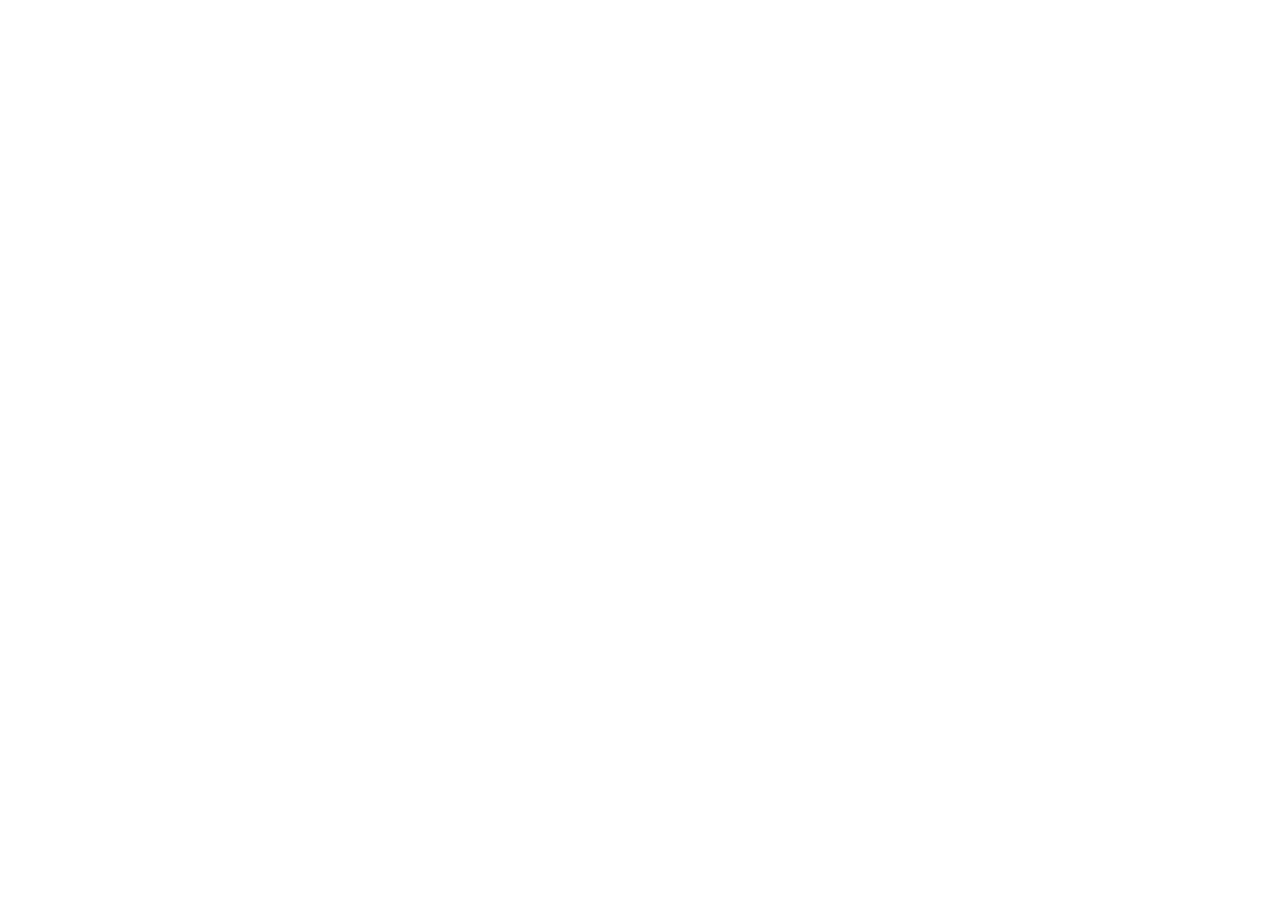
==== index.html @ 17db98ea "chore: initial commit Co-Authored-By: Claude Opus 5.5 <noreply@anthropic.com>" ====
<!doctype html>
<html lang="en">
<head>
<meta charset="utf-8">
<meta http-equiv="refresh" content="0; url=https://github.com/yehshune">
<title>yehshune</title>
</head>
<body><a href="https://github.com/yehshune">github.com/yehshune</a></body>
</html>
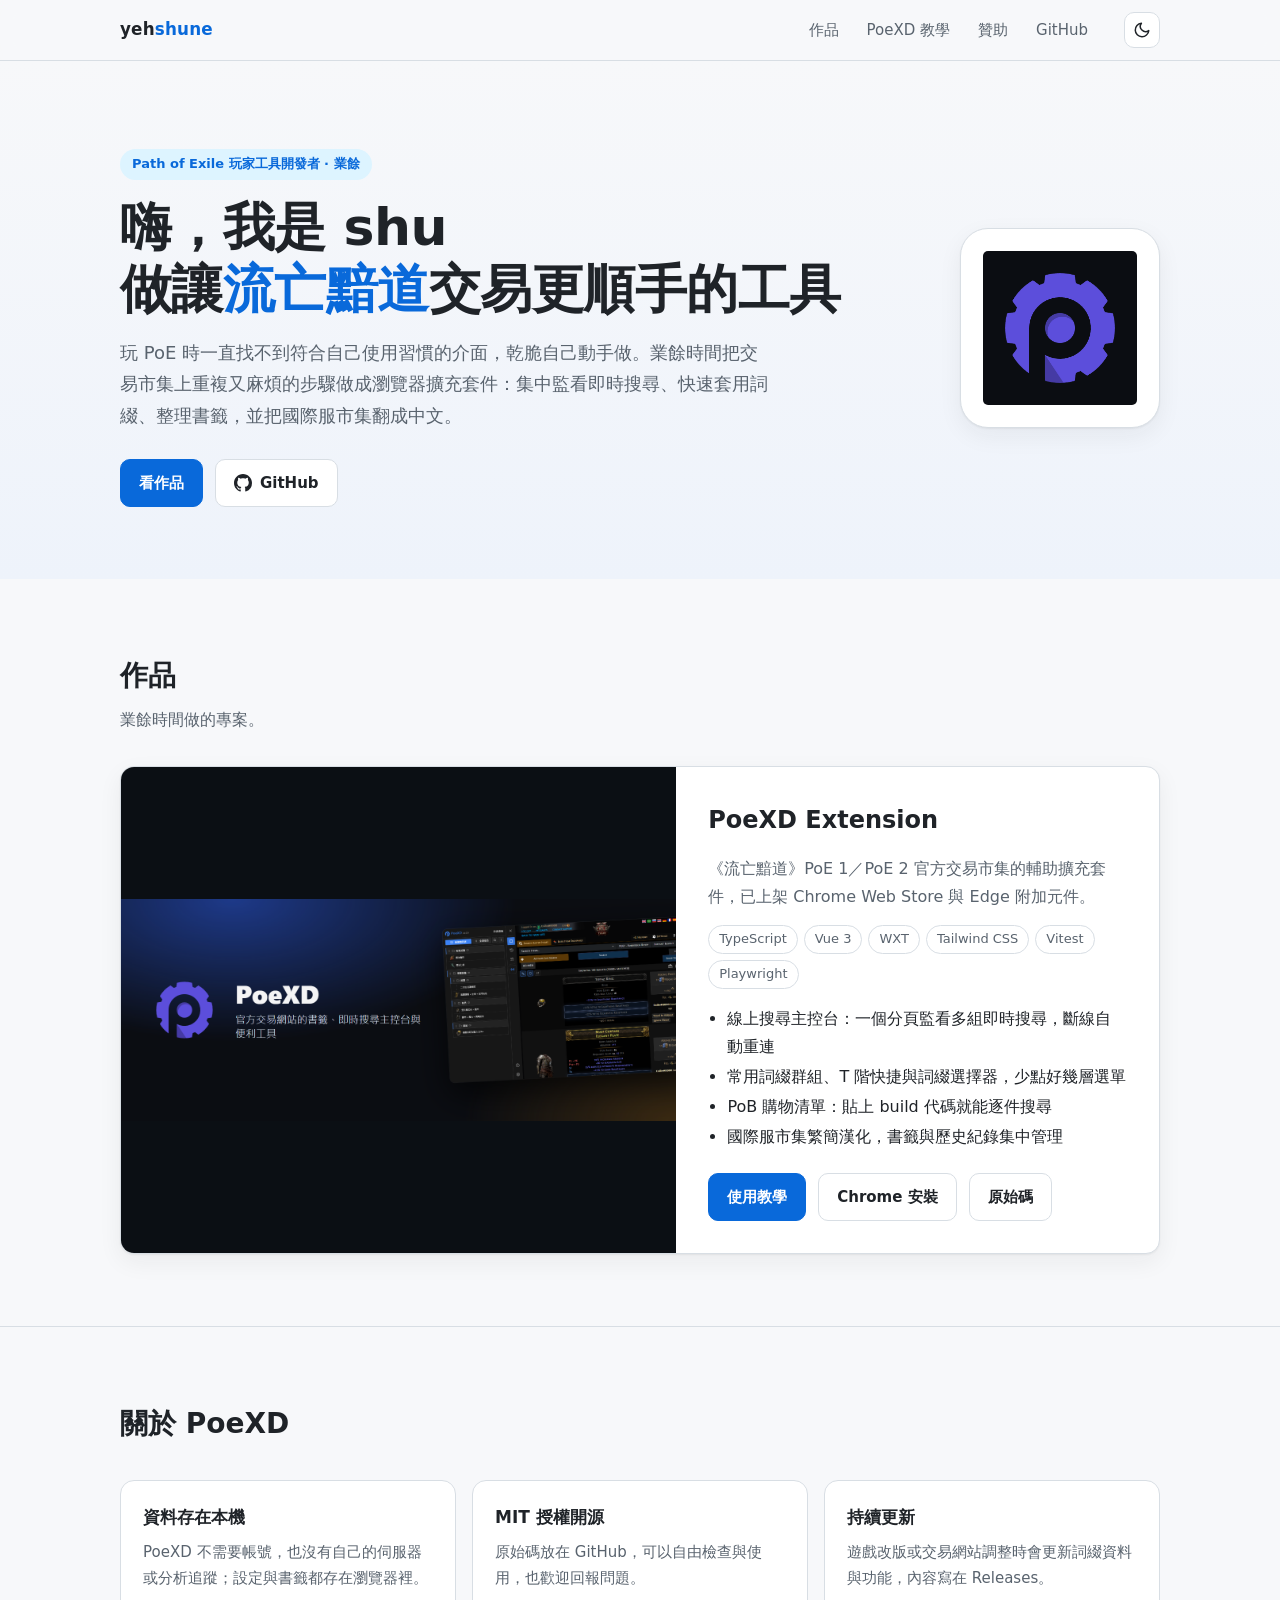
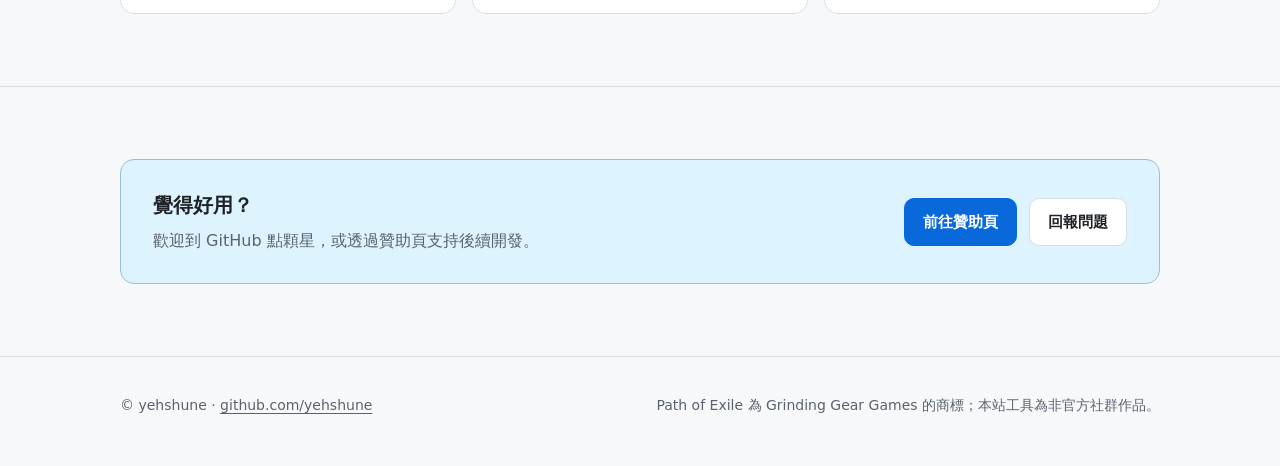
==== commit f8a0ba94: "feat: turn the redirect into a portfolio with a PoeXD guide - Home page introduces shu and showcases" ====
--- a/index.html
+++ b/index.html
@@ -1,9 +1,131 @@
 <!doctype html>
-<html lang="en">
+<html lang="zh-Hant-TW">
 <head>
 <meta charset="utf-8">
-<meta http-equiv="refresh" content="0; url=https://github.com/yehshune">
+<meta name="viewport" content="width=device-width, initial-scale=1">
 <title>yehshune</title>
+<meta name="description" content="shu（yehshune）的作品集：PoeXD Extension 等《流亡黯道》Path of Exile 玩家工具與使用教學。">
+<meta property="og:title" content="yehshune">
+<meta property="og:description" content="《流亡黯道》Path of Exile 玩家工具與使用教學。">
+<meta property="og:image" content="https://yehshune.github.io/assets/poexd/promo-marquee-1400x560.png">
+<link rel="icon" href="assets/poexd/logo-300x300.png">
+<link rel="stylesheet" href="assets/site.css">
+<script src="assets/theme.js"></script>
 </head>
-<body><a href="https://github.com/yehshune">github.com/yehshune</a></body>
+<body>
+<nav class="nav" aria-label="主要導覽">
+  <div class="wrap">
+    <a class="brand" href="./">yeh<span>shune</span></a>
+    <ul>
+      <li><a class="link" href="#works">作品</a></li>
+      <li><a class="link" href="poexd/">PoeXD 教學</a></li>
+      <li class="hide-sm"><a class="link" href="support/">贊助</a></li>
+      <li class="hide-sm"><a class="link" href="https://github.com/yehshune">GitHub</a></li>
+    </ul>
+    <button type="button" class="theme-toggle" data-theme-toggle aria-label="切換主題">
+      <svg class="moon" viewBox="0 0 24 24" fill="none" stroke="currentColor" stroke-width="2" stroke-linecap="round" stroke-linejoin="round" aria-hidden="true"><path d="M21 12.79A9 9 0 1 1 11.21 3 7 7 0 0 0 21 12.79z"/></svg>
+      <svg class="sun" viewBox="0 0 24 24" fill="none" stroke="currentColor" stroke-width="2" stroke-linecap="round" stroke-linejoin="round" aria-hidden="true"><circle cx="12" cy="12" r="4"/><path d="M12 2v2M12 20v2M4.93 4.93l1.41 1.41M17.66 17.66l1.41 1.41M2 12h2M20 12h2M4.93 19.07l1.41-1.41M17.66 6.34l1.41-1.41"/></svg>
+    </button>
+  </div>
+</nav>
+
+<header class="hero">
+  <div class="wrap">
+    <div>
+      <span class="eyebrow">Path of Exile 玩家工具開發者 · 業餘</span>
+      <h1>嗨，我是 shu<br>做讓<em>流亡黯道</em>交易更順手的工具</h1>
+      <p class="lead">玩 PoE 時一直找不到符合自己使用習慣的介面，乾脆自己動手做。業餘時間把交易市集上重複又麻煩的步驟做成瀏覽器擴充套件：集中監看即時搜尋、快速套用詞綴、整理書籤，並把國際服市集翻成中文。</p>
+      <div class="actions">
+        <a class="btn primary" href="#works">看作品</a>
+        <a class="btn" href="https://github.com/yehshune">
+          <svg viewBox="0 0 16 16" fill="currentColor" aria-hidden="true"><path d="M8 0C3.58 0 0 3.58 0 8c0 3.54 2.29 6.53 5.47 7.59.4.07.55-.17.55-.38 0-.19-.01-.82-.01-1.49-2.01.37-2.53-.49-2.69-.94-.09-.23-.48-.94-.82-1.13-.28-.15-.68-.52-.01-.53.63-.01 1.08.58 1.23.82.72 1.21 1.87.87 2.33.66.07-.52.28-.87.51-1.07-1.78-.2-3.64-.89-3.64-3.95 0-.87.31-1.59.82-2.15-.08-.2-.36-1.02.08-2.12 0 0 .67-.21 2.2.82.64-.18 1.32-.27 2-.27.68 0 1.36.09 2 .27 1.53-1.04 2.2-.82 2.2-.82.44 1.1.16 1.92.08 2.12.51.56.82 1.27.82 2.15 0 3.07-1.87 3.75-3.65 3.95.29.25.54.73.54 1.48 0 1.07-.01 1.93-.01 2.2 0 .21.15.46.55.38A8.013 8.013 0 0016 8c0-4.42-3.58-8-8-8z"/></svg>
+          GitHub
+        </a>
+      </div>
+    </div>
+    <img class="avatar" src="assets/poexd/logo-300x300.png" width="300" height="300" alt="PoeXD 標誌">
+  </div>
+</header>
+
+<main>
+  <section class="block" id="works">
+    <div class="wrap">
+      <div class="section-head reveal">
+        <h2>作品</h2>
+        <p>業餘時間做的專案。</p>
+      </div>
+
+      <article class="project reveal">
+        <div class="media">
+          <img src="assets/poexd/promo-marquee-1400x560.png" width="1400" height="560" alt="PoeXD Extension 宣傳圖：Path of Exile 官方交易市集輔助擴充套件">
+        </div>
+        <div class="body">
+          <h3>PoeXD Extension</h3>
+          <p>《流亡黯道》PoE 1／PoE 2 官方交易市集的輔助擴充套件，已上架 Chrome Web Store 與 Edge 附加元件。</p>
+          <ul class="tags" aria-label="技術">
+            <li>TypeScript</li><li>Vue 3</li><li>WXT</li><li>Tailwind CSS</li><li>Vitest</li><li>Playwright</li>
+          </ul>
+          <ul class="points">
+            <li>線上搜尋主控台：一個分頁監看多組即時搜尋，斷線自動重連</li>
+            <li>常用詞綴群組、T 階快捷與詞綴選擇器，少點好幾層選單</li>
+            <li>PoB 購物清單：貼上 build 代碼就能逐件搜尋</li>
+            <li>國際服市集繁簡漢化，書籤與歷史紀錄集中管理</li>
+          </ul>
+          <div class="actions">
+            <a class="btn primary" href="poexd/">使用教學</a>
+            <a class="btn" href="https://chromewebstore.google.com/detail/fbbkaeekjalfecgjfcephaiopffeobjg">Chrome 安裝</a>
+            <a class="btn" href="https://github.com/yehshune/PoeXD-Extension">原始碼</a>
+          </div>
+        </div>
+      </article>
+    </div>
+  </section>
+
+  <section class="block" id="about-poexd">
+    <div class="wrap">
+      <div class="section-head reveal">
+        <h2>關於 PoeXD</h2>
+      </div>
+      <div class="cards reveal">
+        <div class="card">
+          <h3>資料存在本機</h3>
+          <p>PoeXD 不需要帳號，也沒有自己的伺服器或分析追蹤；設定與書籤都存在瀏覽器裡。</p>
+        </div>
+        <div class="card">
+          <h3>MIT 授權開源</h3>
+          <p>原始碼放在 GitHub，可以自由檢查與使用，也歡迎回報問題。</p>
+        </div>
+        <div class="card">
+          <h3>持續更新</h3>
+          <p>遊戲改版或交易網站調整時會更新詞綴資料與功能，內容寫在 Releases。</p>
+        </div>
+      </div>
+    </div>
+  </section>
+
+  <section class="block" id="support">
+    <div class="wrap">
+      <div class="cta-band reveal">
+        <div>
+          <h2>覺得好用？</h2>
+          <p>歡迎到 GitHub 點顆星，或透過贊助頁支持後續開發。</p>
+        </div>
+        <div class="actions">
+          <a class="btn primary" href="support/">前往贊助頁</a>
+          <a class="btn" href="https://github.com/yehshune/PoeXD-Extension/issues">回報問題</a>
+        </div>
+      </div>
+    </div>
+  </section>
+</main>
+
+<footer class="site">
+  <div class="wrap">
+    <span>© yehshune · <a href="https://github.com/yehshune">github.com/yehshune</a></span>
+    <span>Path of Exile 為 Grinding Gear Games 的商標；本站工具為非官方社群作品。</span>
+  </div>
+</footer>
+
+<script src="assets/site.js" defer></script>
+</body>
 </html>
--- a/assets/site.css
+++ b/assets/site.css
@@ -0,0 +1,266 @@
+/* yehshune.github.io 共用樣式：首頁與作品教學頁 */
+:root {
+  --bg: #f7f8fa;
+  --wash: #eef3fb;
+  --card: #ffffff;
+  --text: #1f2328;
+  --muted: #59636e;
+  --border: #d8dee4;
+  --accent: #0969da;
+  --accent-soft: #ddf4ff;
+  --accent-text: #ffffff;
+  --code-bg: #eff1f3;
+  --shadow: 0 1px 2px rgba(31, 35, 40, 0.06), 0 8px 24px rgba(31, 35, 40, 0.06);
+  --radius: 14px;
+  --font: system-ui, -apple-system, "Segoe UI", "Noto Sans TC", "PingFang TC", "Microsoft JhengHei", sans-serif;
+  --mono: ui-monospace, SFMono-Regular, Consolas, "Liberation Mono", monospace;
+  color-scheme: light dark;
+}
+/* 深色：預設跟隨系統；使用者按切換鈕後以 data-theme 為準 */
+@media (prefers-color-scheme: dark) {
+  :root:not([data-theme="light"]) {
+    --bg: #0d1117;
+    --wash: #111a27;
+    --card: #161b22;
+    --text: #e6edf3;
+    --muted: #9198a1;
+    --border: #30363d;
+    --accent: #4493f8;
+    --accent-soft: #12263f;
+    --accent-text: #0d1117;
+    --code-bg: #1f2630;
+    --shadow: 0 1px 2px rgba(0, 0, 0, 0.3), 0 8px 24px rgba(0, 0, 0, 0.25);
+  }
+}
+:root[data-theme="dark"] {
+  --bg: #0d1117;
+  --wash: #111a27;
+  --card: #161b22;
+  --text: #e6edf3;
+  --muted: #9198a1;
+  --border: #30363d;
+  --accent: #4493f8;
+  --accent-soft: #12263f;
+  --accent-text: #0d1117;
+  --code-bg: #1f2630;
+  --shadow: 0 1px 2px rgba(0, 0, 0, 0.3), 0 8px 24px rgba(0, 0, 0, 0.25);
+  color-scheme: dark;
+}
+:root[data-theme="light"] { color-scheme: light; }
+
+.theme-toggle {
+  display: grid; place-items: center; width: 36px; height: 36px; margin-left: 4px; flex: none;
+  border: 1px solid var(--border); border-radius: 10px; background: var(--card); color: var(--text);
+  cursor: pointer; padding: 0;
+}
+.theme-toggle:hover { border-color: var(--accent); }
+.theme-toggle svg { width: 18px; height: 18px; }
+.theme-toggle .sun { display: none; }
+:root[data-theme="dark"] .theme-toggle .sun { display: block; }
+:root[data-theme="dark"] .theme-toggle .moon { display: none; }
+@media (prefers-color-scheme: dark) {
+  :root:not([data-theme="light"]) .theme-toggle .sun { display: block; }
+  :root:not([data-theme="light"]) .theme-toggle .moon { display: none; }
+}
+
+* { box-sizing: border-box; }
+html { scroll-behavior: smooth; scroll-padding-top: 76px; }
+@media (prefers-reduced-motion: reduce) { html { scroll-behavior: auto; } }
+body {
+  margin: 0;
+  background: var(--bg);
+  color: var(--text);
+  font: 16px/1.75 var(--font);
+  -webkit-font-smoothing: antialiased;
+}
+img { max-width: 100%; height: auto; display: block; }
+a { color: var(--accent); text-underline-offset: 3px; }
+code, kbd {
+  font-family: var(--mono);
+  font-size: 0.875em;
+  background: var(--code-bg);
+  border-radius: 6px;
+  padding: 0.1em 0.4em;
+}
+kbd { border: 1px solid var(--border); border-bottom-width: 2px; }
+:focus-visible { outline: 2px solid var(--accent); outline-offset: 2px; border-radius: 4px; }
+
+.wrap { width: 100%; max-width: 1080px; margin: 0 auto; padding: 0 20px; }
+
+/* 導覽列 */
+.nav {
+  position: sticky; top: 0; z-index: 10;
+  background: color-mix(in srgb, var(--bg) 86%, transparent);
+  backdrop-filter: saturate(1.4) blur(10px);
+  border-bottom: 1px solid var(--border);
+}
+.nav .wrap { display: flex; align-items: center; gap: 20px; height: 60px; }
+.brand { font-weight: 700; font-size: 1.05rem; color: var(--text); text-decoration: none; letter-spacing: 0.01em; }
+.brand span { color: var(--accent); }
+.nav ul { list-style: none; display: flex; gap: 4px; margin: 0 0 0 auto; padding: 0; }
+.nav a.link {
+  display: block; padding: 6px 12px; border-radius: 8px;
+  color: var(--muted); text-decoration: none; font-size: 0.9375rem; white-space: nowrap;
+}
+.nav a.link:hover, .nav a.link[aria-current="page"] { color: var(--text); background: var(--code-bg); }
+
+/* 按鈕 */
+.btn {
+  display: inline-flex; align-items: center; gap: 8px;
+  padding: 10px 18px; border-radius: 10px; font-weight: 600; font-size: 0.9375rem;
+  text-decoration: none; border: 1px solid var(--border); color: var(--text); background: var(--card);
+  transition: transform 0.15s ease, border-color 0.15s ease;
+}
+.btn:hover { border-color: var(--accent); transform: translateY(-1px); }
+.btn.primary { background: var(--accent); color: var(--accent-text); border-color: var(--accent); }
+.btn svg { width: 18px; height: 18px; flex: none; }
+
+/* 首頁 hero */
+.hero { padding: 88px 0 72px; background: linear-gradient(180deg, var(--bg) 0%, var(--wash) 100%); }
+.hero .wrap { display: grid; grid-template-columns: 1fr auto; gap: 48px; align-items: center; }
+.eyebrow {
+  display: inline-block; padding: 4px 12px; border-radius: 999px;
+  background: var(--accent-soft); color: var(--accent); font-size: 0.8125rem; font-weight: 600;
+}
+.hero h1 { font-size: clamp(2rem, 5vw, 3.25rem); line-height: 1.2; margin: 16px 0 16px; letter-spacing: -0.01em; }
+.hero h1 em { font-style: normal; color: var(--accent); }
+.hero p.lead { font-size: 1.125rem; color: var(--muted); max-width: 36em; margin: 0 0 28px; }
+.actions { display: flex; flex-wrap: wrap; gap: 12px; }
+.avatar {
+  width: 200px; height: 200px; border-radius: 28px; padding: 22px;
+  background: var(--card); border: 1px solid var(--border); box-shadow: var(--shadow);
+}
+
+/* 區塊 */
+section.block { padding: 72px 0; }
+section.block + section.block { border-top: 1px solid var(--border); }
+.section-head { margin-bottom: 32px; }
+.section-head h2 { font-size: 1.75rem; margin: 0 0 6px; }
+.section-head p { margin: 0; color: var(--muted); }
+
+/* 作品卡 */
+.project {
+  display: grid; grid-template-columns: 1.15fr 1fr; overflow: hidden;
+  background: var(--card); border: 1px solid var(--border); border-radius: var(--radius); box-shadow: var(--shadow);
+}
+.project .media { background: #0b0f14; display: flex; align-items: center; }
+.project .media img { width: 100%; }
+.project .body { padding: 32px; display: flex; flex-direction: column; gap: 14px; }
+.project h3 { margin: 0; font-size: 1.5rem; }
+.project p { margin: 0; color: var(--muted); }
+.tags { display: flex; flex-wrap: wrap; gap: 6px; list-style: none; margin: 0; padding: 0; }
+.tags li {
+  font-size: 0.8125rem; padding: 2px 10px; border-radius: 999px;
+  border: 1px solid var(--border); color: var(--muted);
+}
+.points { margin: 0; padding-left: 1.2em; color: var(--text); }
+.points li { margin: 2px 0; }
+.project .actions { margin-top: auto; padding-top: 6px; }
+
+.cards { display: grid; grid-template-columns: repeat(3, 1fr); gap: 16px; }
+.card {
+  background: var(--card); border: 1px solid var(--border); border-radius: var(--radius); padding: 22px;
+}
+.card h3 { margin: 0 0 6px; font-size: 1.0625rem; }
+.card p { margin: 0; color: var(--muted); font-size: 0.9375rem; }
+
+.cta-band {
+  display: flex; flex-wrap: wrap; align-items: center; justify-content: space-between; gap: 20px;
+  padding: 28px 32px; border-radius: var(--radius);
+  background: var(--accent-soft); border: 1px solid color-mix(in srgb, var(--accent) 30%, var(--border));
+}
+.cta-band h2 { margin: 0 0 4px; font-size: 1.25rem; }
+.cta-band p { margin: 0; color: var(--muted); }
+
+footer.site { padding: 36px 0 48px; border-top: 1px solid var(--border); color: var(--muted); font-size: 0.875rem; }
+footer.site .wrap { display: flex; flex-wrap: wrap; gap: 8px 24px; justify-content: space-between; }
+footer.site a { color: inherit; }
+
+/* 教學頁 */
+.guide-hero { padding: 56px 0 40px; background: linear-gradient(180deg, var(--bg) 0%, var(--wash) 100%); border-bottom: 1px solid var(--border); }
+.guide-hero .crumb { font-size: 0.875rem; color: var(--muted); margin: 0 0 12px; }
+.guide-hero .crumb a { color: inherit; }
+.guide-hero .title { display: flex; align-items: center; gap: 16px; }
+.guide-hero .title img { width: 56px; height: 56px; border-radius: 12px; }
+.guide-hero h1 { margin: 0; font-size: clamp(1.75rem, 4vw, 2.5rem); line-height: 1.25; }
+.guide-hero p.lead { color: var(--muted); max-width: 44em; margin: 16px 0 24px; font-size: 1.0625rem; }
+
+.guide { display: grid; grid-template-columns: 220px minmax(0, 1fr); gap: 48px; padding-top: 40px; padding-bottom: 72px; }
+.toc { position: sticky; top: 84px; align-self: start; font-size: 0.9rem; }
+.toc p { margin: 0 0 8px; font-weight: 700; color: var(--muted); font-size: 0.8125rem; letter-spacing: 0.04em; }
+.toc ol { list-style: none; margin: 0; padding: 0; border-left: 2px solid var(--border); }
+.toc a {
+  display: block; padding: 5px 0 5px 14px; margin-left: -2px; border-left: 2px solid transparent;
+  color: var(--muted); text-decoration: none; line-height: 1.5;
+}
+.toc a:hover { color: var(--text); }
+.toc a.active { color: var(--accent); border-left-color: var(--accent); font-weight: 600; }
+
+.doc section { padding-bottom: 40px; margin-bottom: 40px; border-bottom: 1px solid var(--border); }
+.doc section:last-child { border-bottom: 0; margin-bottom: 0; }
+.doc h2 { font-size: 1.5rem; margin: 0 0 12px; line-height: 1.35; }
+.doc h3 { font-size: 1.125rem; margin: 28px 0 8px; }
+.doc p, .doc li { max-width: 46em; }
+.doc ol.steps { counter-reset: step; list-style: none; padding: 0; margin: 16px 0; }
+.doc ol.steps > li { counter-increment: step; position: relative; padding-left: 40px; margin: 12px 0; }
+.doc ol.steps > li::before {
+  content: counter(step); position: absolute; left: 0; top: 2px;
+  width: 26px; height: 26px; border-radius: 50%; display: grid; place-items: center;
+  background: var(--accent-soft); color: var(--accent); font-weight: 700; font-size: 0.8125rem;
+}
+.table-wrap { overflow-x: auto; margin: 16px 0; border: 1px solid var(--border); border-radius: 10px; }
+table { border-collapse: collapse; width: 100%; font-size: 0.9375rem; }
+th, td { text-align: left; padding: 10px 14px; border-bottom: 1px solid var(--border); vertical-align: top; }
+th { background: var(--code-bg); font-weight: 600; white-space: nowrap; }
+tr:last-child td { border-bottom: 0; }
+
+.shot { margin: 20px 0; }
+.shot img { border-radius: 10px; border: 1px solid var(--border); box-shadow: var(--shadow); }
+.shot figcaption { margin-top: 8px; font-size: 0.875rem; color: var(--muted); }
+.shot-pair { display: grid; grid-template-columns: 1fr 1fr; gap: 16px; }
+.shot-pair .shot { margin: 0; }
+/* 截圖待補：之後把 <div class="todo"> 換成 <img> 即可 */
+.shot .todo {
+  display: grid; place-items: center; min-height: 140px; border-radius: 10px;
+  border: 2px dashed var(--border); color: var(--muted); font-size: 0.875rem; background: var(--card);
+  text-align: center; padding: 16px;
+}
+
+.note {
+  margin: 16px 0; padding: 12px 16px; border-radius: 10px; font-size: 0.9375rem;
+  background: var(--accent-soft); border-left: 4px solid var(--accent);
+}
+.note p { margin: 0; }
+
+details.faq { border: 1px solid var(--border); border-radius: 10px; background: var(--card); margin: 10px 0; }
+details.faq summary { cursor: pointer; padding: 12px 16px; font-weight: 600; }
+details.faq div { padding: 0 16px 14px; color: var(--muted); }
+details.faq div p { margin: 0; }
+
+/* 淡入（JS 加上 .reveal；不支援或減少動態時直接顯示） */
+.js .reveal { opacity: 0; transform: translateY(14px); transition: opacity 0.5s ease, transform 0.5s ease; }
+.js .reveal.in { opacity: 1; transform: none; }
+@media (prefers-reduced-motion: reduce) { .js .reveal { opacity: 1; transform: none; transition: none; } }
+
+@media (max-width: 860px) {
+  .hero { padding: 56px 0 48px; }
+  .hero .wrap { grid-template-columns: 1fr; gap: 28px; }
+  .avatar { width: 112px; height: 112px; border-radius: 20px; padding: 14px; order: -1; }
+  .project { grid-template-columns: 1fr; }
+  .project .body { padding: 24px; }
+  .cards { grid-template-columns: 1fr; }
+  .guide { grid-template-columns: 1fr; gap: 24px; }
+  .toc { position: static; }
+  .toc ol { display: flex; flex-wrap: wrap; gap: 6px; border: 0; }
+  .toc a { border: 1px solid var(--border); border-radius: 999px; padding: 3px 12px; margin: 0; }
+  .toc a.active { border-color: var(--accent); }
+  .shot-pair { grid-template-columns: 1fr; }
+  section.block { padding: 56px 0; }
+}
+@media (max-width: 520px) {
+  .wrap { padding: 0 16px; }
+  .nav ul .hide-sm { display: none; }
+  .nav .wrap { gap: 10px; }
+  .nav a.link { padding: 6px 8px; }
+  .cta-band { padding: 22px; }
+}
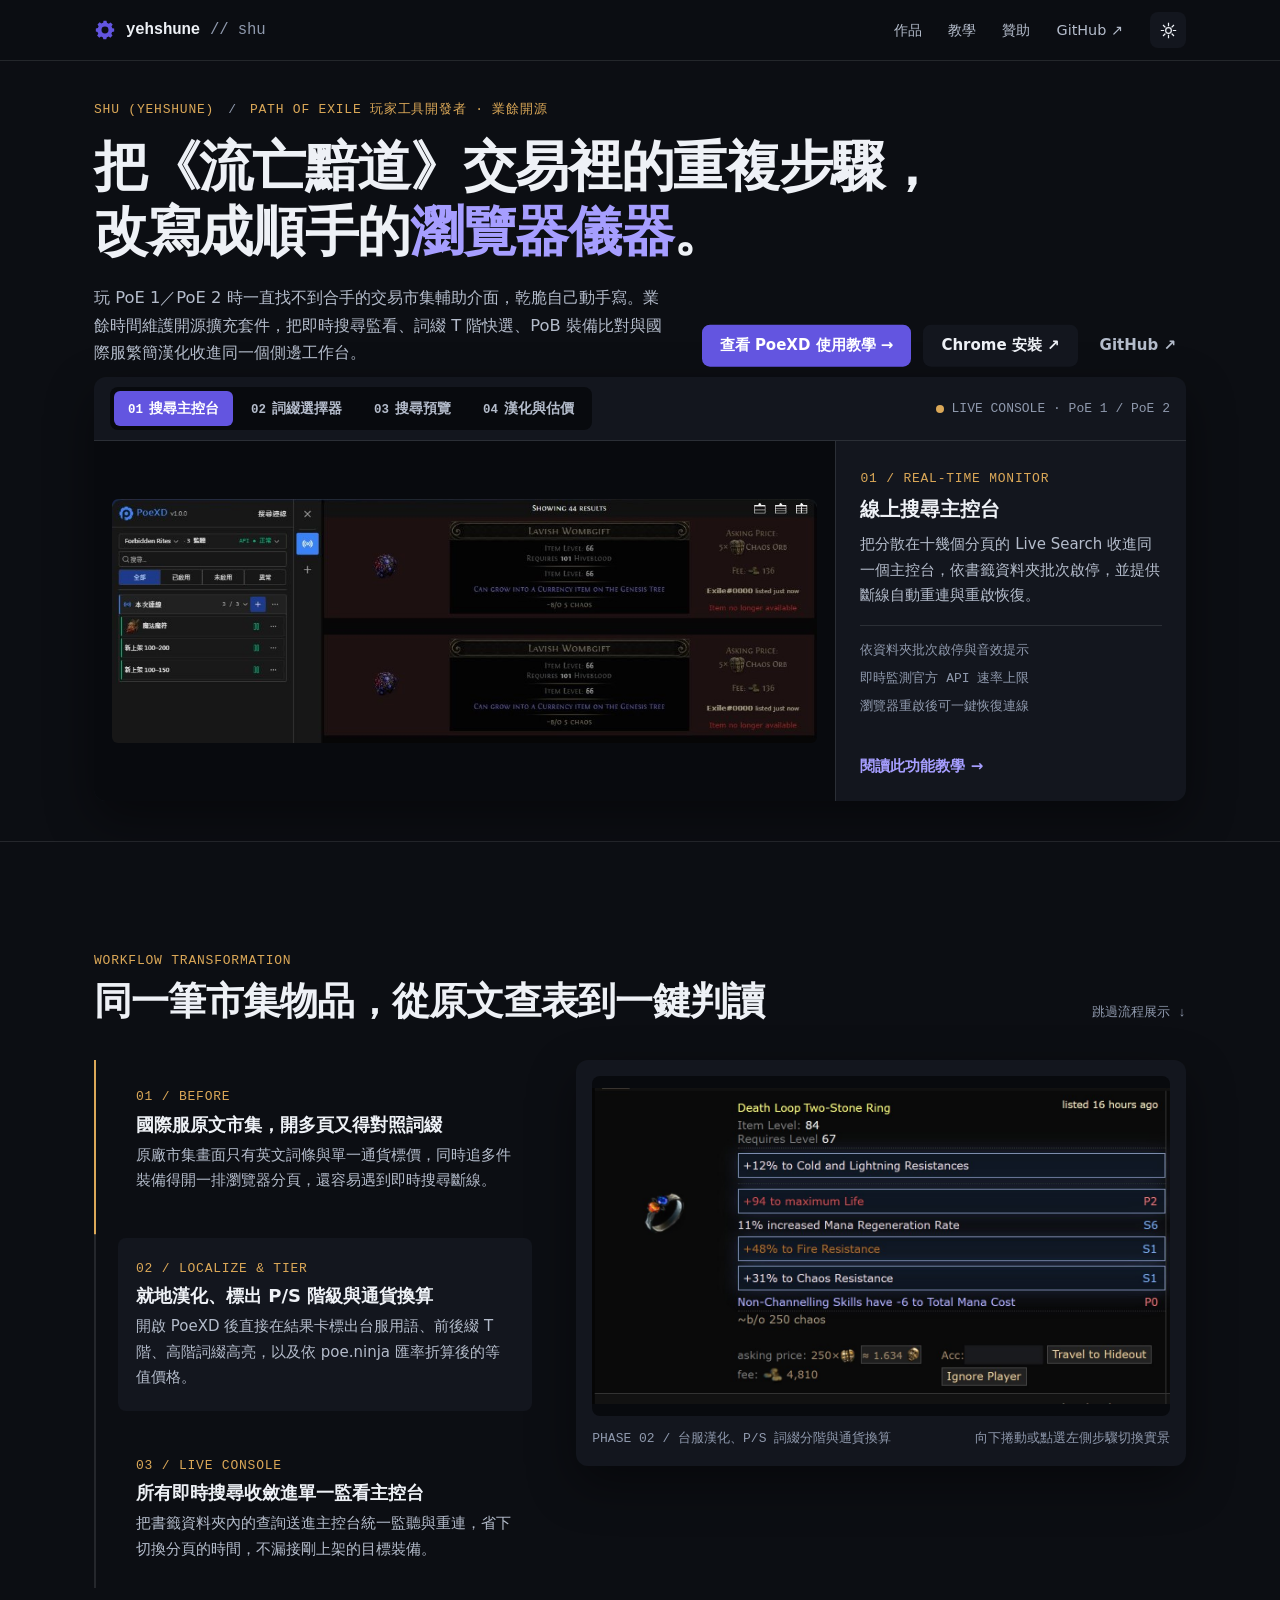
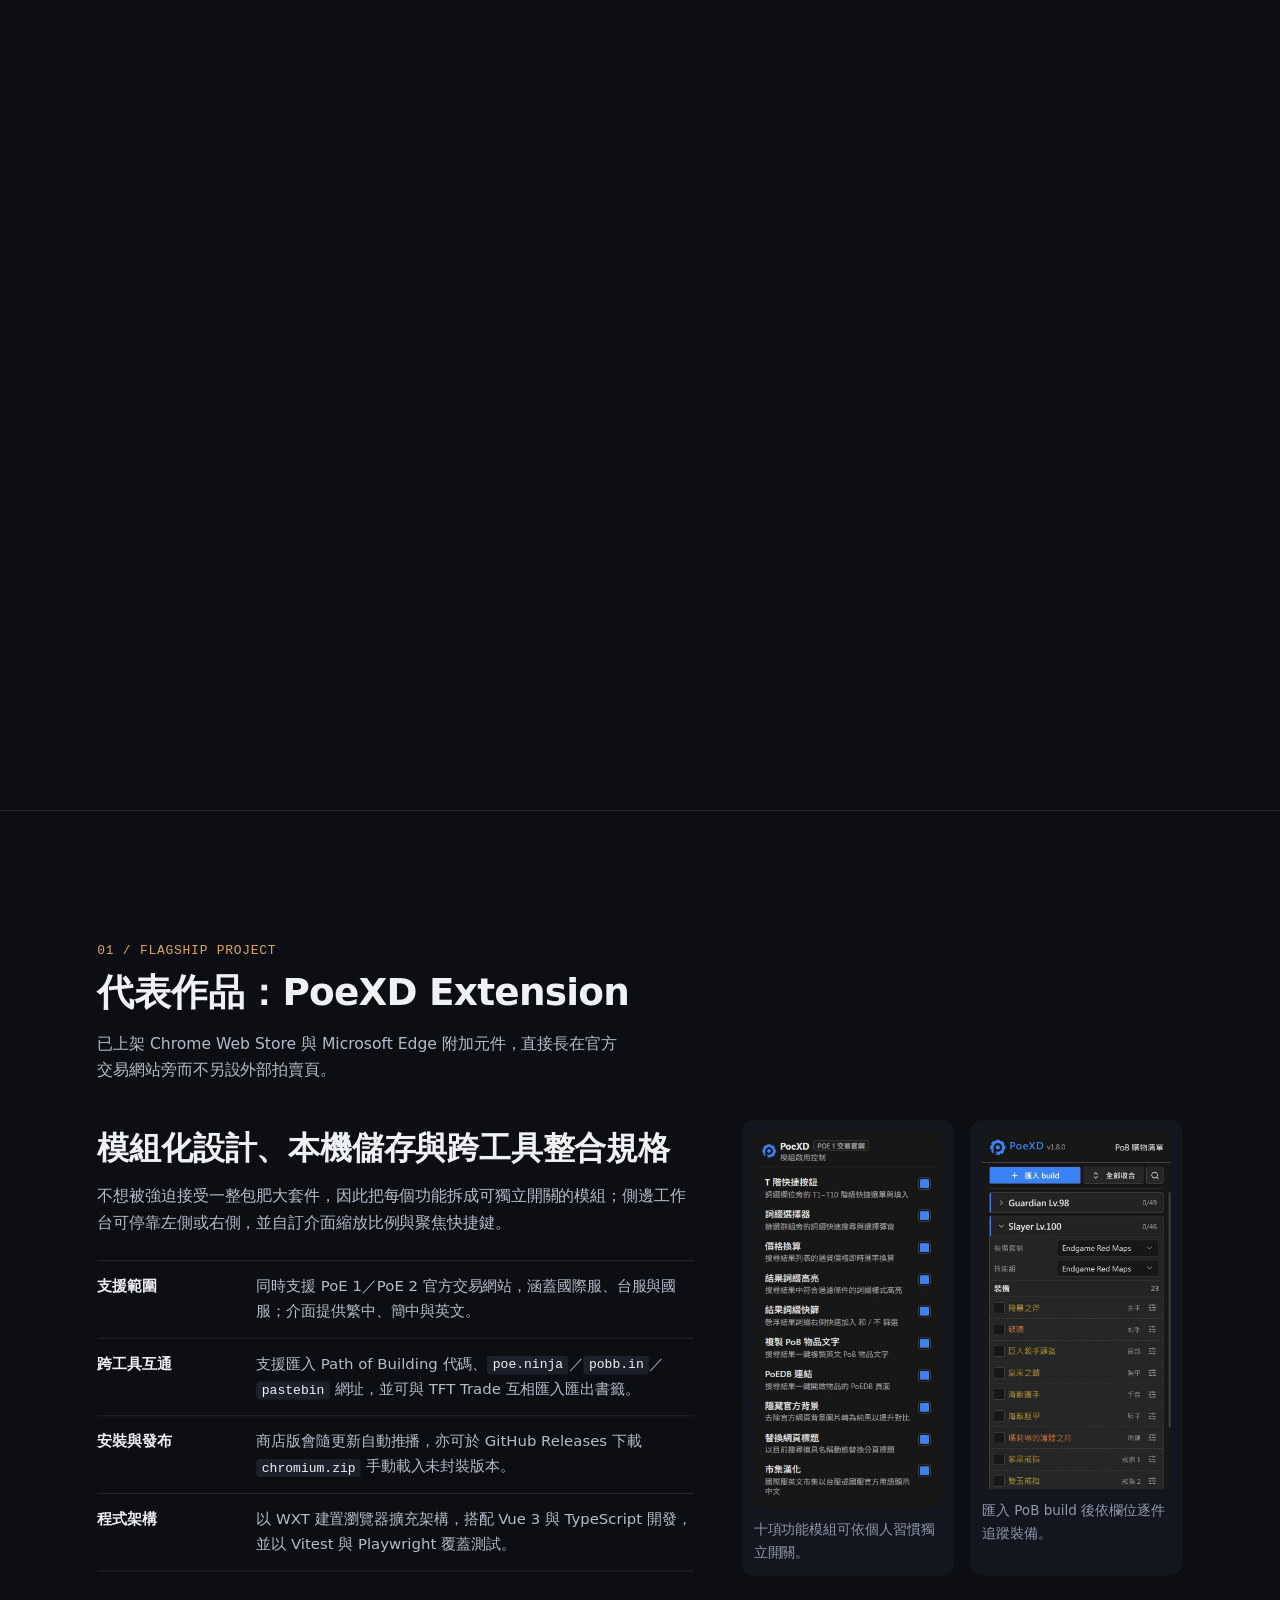
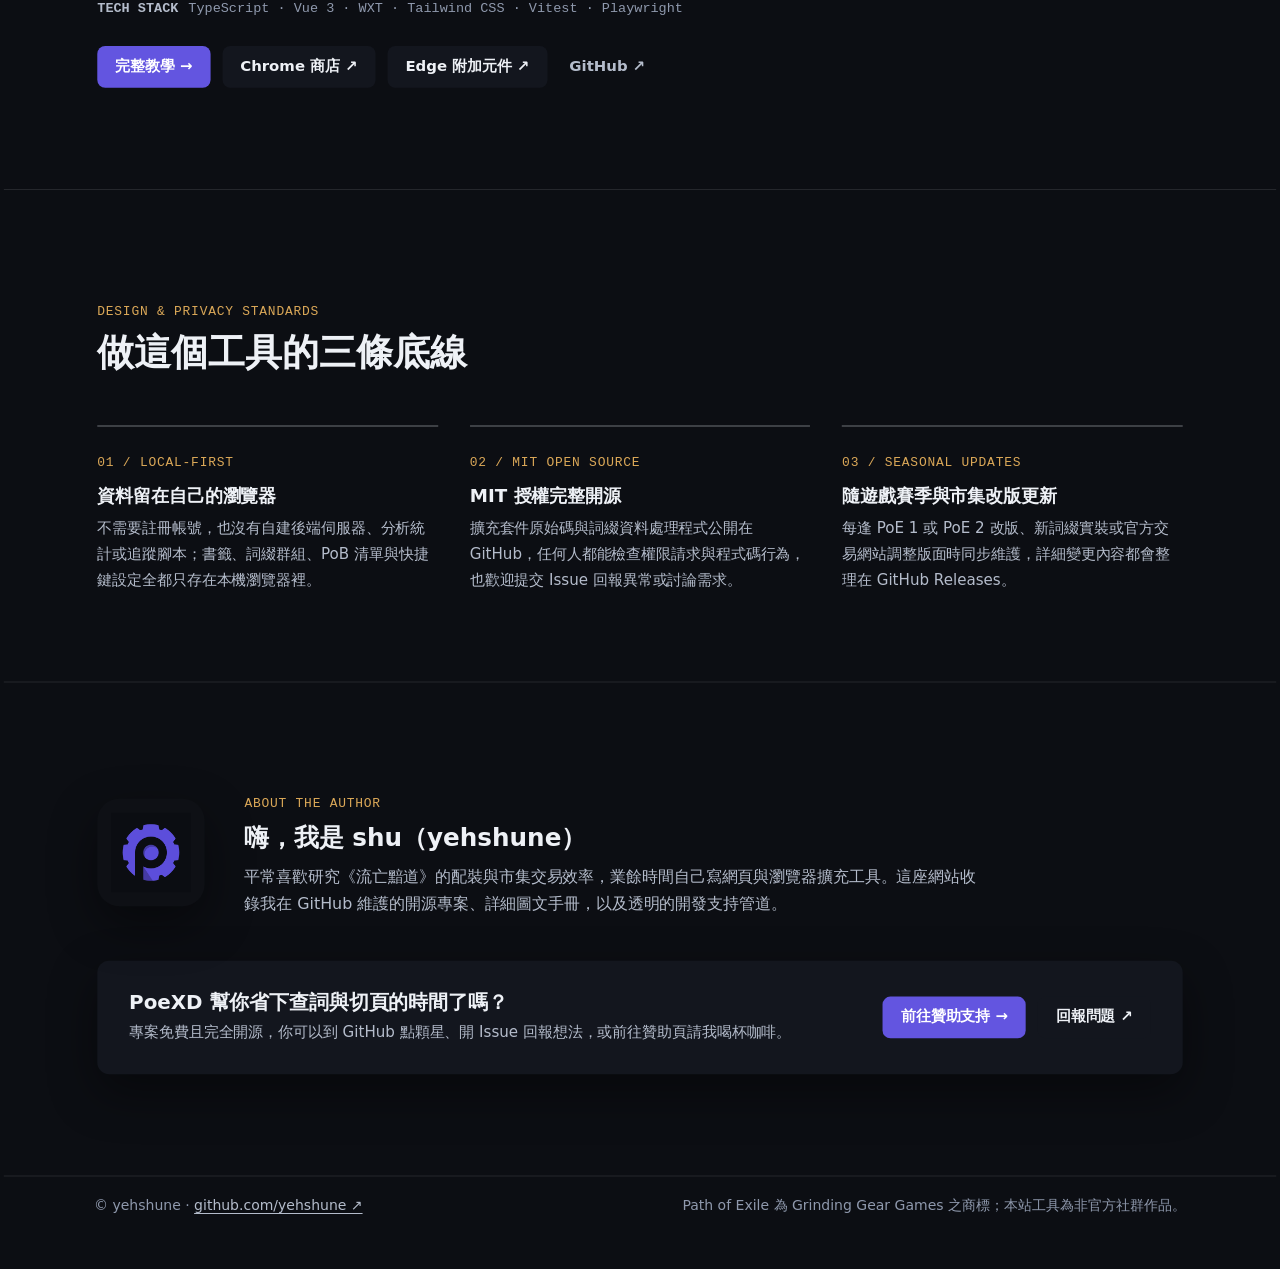
==== commit d65b4d56: "feat: redesign portfolio, PoeXD guide, and support pages" ====
--- a/index.html
+++ b/index.html
@@ -3,10 +3,10 @@
 <head>
 <meta charset="utf-8">
 <meta name="viewport" content="width=device-width, initial-scale=1">
-<title>yehshune</title>
-<meta name="description" content="shu（yehshune）的作品集：PoeXD Extension 等《流亡黯道》Path of Exile 玩家工具與使用教學。">
-<meta property="og:title" content="yehshune">
-<meta property="og:description" content="《流亡黯道》Path of Exile 玩家工具與使用教學。">
+<title>yehshune — shu 的個人頁面與 PoeXD 玩家工具</title>
+<meta name="description" content="shu（yehshune）的個人主頁與開源專案：專為《流亡黯道》PoE 1／PoE 2 打造的 PoeXD Extension 官方交易市集輔助工具與完整教學。">
+<meta property="og:title" content="yehshune — shu 的個人頁面與 PoeXD 玩家工具">
+<meta property="og:description" content="把《流亡黯道》交易裡的重複步驟，改寫成順手的瀏覽器儀器。">
 <meta property="og:image" content="https://yehshune.github.io/assets/poexd/promo-marquee-1400x560.png">
 <link rel="icon" href="assets/poexd/logo-300x300.png">
 <link rel="stylesheet" href="assets/site.css">
@@ -15,104 +15,285 @@
 <body>
 <nav class="nav" aria-label="主要導覽">
   <div class="wrap">
-    <a class="brand" href="./">yeh<span>shune</span></a>
+    <a class="brand" href="./">
+      <svg class="brand-mark" viewBox="0 0 24 24" fill="currentColor" aria-hidden="true">
+        <path d="M10.4 2h3.2l.6 2.3a7.8 7.8 0 0 1 1.9.8l2-1.3 2.3 2.3-1.3 2a7.8 7.8 0 0 1 .8 1.9L22 10.4v3.2l-2.3.6a7.8 7.8 0 0 1-.8 1.9l1.3 2-2.3 2.3-2-1.3a7.8 7.8 0 0 1-1.9.8l-.6 2.3h-3.2l-.6-2.3a7.8 7.8 0 0 1-1.9-.8l-2 1.3-2.3-2.3 1.3-2a7.8 7.8 0 0 1-.8-1.9L2 13.6v-3.2l2.3-.6a7.8 7.8 0 0 1 .8-1.9l-1.3-2 2.3-2.3 2 1.3a7.8 7.8 0 0 1 1.9-.8L10.4 2ZM12 8.2a3.8 3.8 0 1 0 0 7.6 3.8 3.8 0 0 0 0-7.6Z"/>
+      </svg>
+      <span>yehshune</span><span class="sub">// shu</span>
+    </a>
     <ul>
       <li><a class="link" href="#works">作品</a></li>
-      <li><a class="link" href="poexd/">PoeXD 教學</a></li>
-      <li class="hide-sm"><a class="link" href="support/">贊助</a></li>
-      <li class="hide-sm"><a class="link" href="https://github.com/yehshune">GitHub</a></li>
+      <li><a class="link" href="poexd/">教學</a></li>
+      <li><a class="link" href="support/">贊助</a></li>
+      <li class="hide-xs"><a class="link" href="https://github.com/yehshune" target="_blank" rel="noopener noreferrer">GitHub ↗</a></li>
     </ul>
-    <button type="button" class="theme-toggle" data-theme-toggle aria-label="切換主題">
-      <svg class="moon" viewBox="0 0 24 24" fill="none" stroke="currentColor" stroke-width="2" stroke-linecap="round" stroke-linejoin="round" aria-hidden="true"><path d="M21 12.79A9 9 0 1 1 11.21 3 7 7 0 0 0 21 12.79z"/></svg>
-      <svg class="sun" viewBox="0 0 24 24" fill="none" stroke="currentColor" stroke-width="2" stroke-linecap="round" stroke-linejoin="round" aria-hidden="true"><circle cx="12" cy="12" r="4"/><path d="M12 2v2M12 20v2M4.93 4.93l1.41 1.41M17.66 17.66l1.41 1.41M2 12h2M20 12h2M4.93 19.07l1.41-1.41M17.66 6.34l1.41-1.41"/></svg>
+    <button type="button" class="theme-toggle" data-theme-toggle aria-label="切換為淺色模式">
+      <svg class="moon" viewBox="0 0 24 24" fill="none" stroke="currentColor" stroke-width="1.75" stroke-linecap="square" stroke-linejoin="miter" aria-hidden="true"><path d="M21 12.8A9 9 0 1 1 11.2 3a7 7 0 0 0 9.8 9.8Z"/></svg>
+      <svg class="sun" viewBox="0 0 24 24" fill="none" stroke="currentColor" stroke-width="1.75" stroke-linecap="square" stroke-linejoin="miter" aria-hidden="true"><circle cx="12" cy="12" r="4"/><path d="M12 2v3M12 19v3M4.9 4.9l2.1 2.1M17 17l2.1 2.1M2 12h3M19 12h3M4.9 19.1L7 17M17 7l2.1-2.1"/></svg>
     </button>
   </div>
 </nav>
 
-<header class="hero">
+<header class="hero-stage">
   <div class="wrap">
-    <div>
-      <span class="eyebrow">Path of Exile 玩家工具開發者 · 業餘</span>
-      <h1>嗨，我是 shu<br>做讓<em>流亡黯道</em>交易更順手的工具</h1>
-      <p class="lead">玩 PoE 時一直找不到符合自己使用習慣的介面，乾脆自己動手做。業餘時間把交易市集上重複又麻煩的步驟做成瀏覽器擴充套件：集中監看即時搜尋、快速套用詞綴、整理書籤，並把國際服市集翻成中文。</p>
+    <div class="hero-kicker">
+      <span class="meta-code">SHU (YEHSHUNE)</span>
+      <span class="sep" aria-hidden="true">/</span>
+      <span class="meta-code">PATH OF EXILE 玩家工具開發者 · 業餘開源</span>
+    </div>
+
+    <h1>把《流亡黯道》交易裡的<span class="nowrap">重複步驟，</span><br>改寫成順手的<span class="nowrap"><span class="em">瀏覽器儀器</span>。</span></h1>
+
+    <div class="hero-subrow">
+      <p class="lead">玩 <span class="nowrap">PoE 1／PoE 2</span> 時一直找不到合手的交易市集輔助介面，乾脆自己動手寫。業餘時間維護開源擴充套件，把即時搜尋監看、詞綴 T 階快選、<span class="nowrap">PoB 裝備</span>比對與國際服繁簡漢化收進同一個側邊工作台。</p>
       <div class="actions">
-        <a class="btn primary" href="#works">看作品</a>
-        <a class="btn" href="https://github.com/yehshune">
-          <svg viewBox="0 0 16 16" fill="currentColor" aria-hidden="true"><path d="M8 0C3.58 0 0 3.58 0 8c0 3.54 2.29 6.53 5.47 7.59.4.07.55-.17.55-.38 0-.19-.01-.82-.01-1.49-2.01.37-2.53-.49-2.69-.94-.09-.23-.48-.94-.82-1.13-.28-.15-.68-.52-.01-.53.63-.01 1.08.58 1.23.82.72 1.21 1.87.87 2.33.66.07-.52.28-.87.51-1.07-1.78-.2-3.64-.89-3.64-3.95 0-.87.31-1.59.82-2.15-.08-.2-.36-1.02.08-2.12 0 0 .67-.21 2.2.82.64-.18 1.32-.27 2-.27.68 0 1.36.09 2 .27 1.53-1.04 2.2-.82 2.2-.82.44 1.1.16 1.92.08 2.12.51.56.82 1.27.82 2.15 0 3.07-1.87 3.75-3.65 3.95.29.25.54.73.54 1.48 0 1.07-.01 1.93-.01 2.2 0 .21.15.46.55.38A8.013 8.013 0 0016 8c0-4.42-3.58-8-8-8z"/></svg>
-          GitHub
-        </a>
-      </div>
-    </div>
-    <img class="avatar" src="assets/poexd/logo-300x300.png" width="300" height="300" alt="PoeXD 標誌">
+        <a class="btn primary" href="poexd/">查看 PoeXD 使用教學 →</a>
+        <a class="btn" href="https://chromewebstore.google.com/detail/fbbkaeekjalfecgjfcephaiopffeobjg" target="_blank" rel="noopener noreferrer">Chrome 安裝 ↗</a>
+        <a class="btn ghost" href="https://github.com/yehshune" target="_blank" rel="noopener noreferrer">GitHub ↗</a>
+      </div>
+    </div>
+
+    <div class="workbench" data-workbench>
+      <div class="workbench-bar">
+        <div class="tab-strip" role="tablist" aria-label="PoeXD 實機模組預覽">
+          <button
+            type="button"
+            class="tab-btn"
+            role="tab"
+            aria-selected="true"
+            data-tab="live"
+            data-src="assets/poexd/live-search.jpg"
+            data-alt="PoeXD 線上搜尋主控台：單一分頁同時監聽多組即時搜尋連線與速率狀態"
+            data-status="LIVE CONSOLE · PoE 1 / PoE 2"
+            data-kicker="01 / REAL-TIME MONITOR"
+            data-title="線上搜尋主控台"
+            data-desc="把分散在十幾個分頁的 Live Search 收進同一個主控台，依書籤資料夾批次啟停，並提供斷線自動重連與重啟恢復。"
+            data-meta="依資料夾批次啟停與音效提示|即時監測官方 API 速率上限|瀏覽器重啟後可一鍵恢復連線"
+            data-href="poexd/#live-search">
+            <span class="idx">01</span>搜尋主控台
+          </button>
+          <button
+            type="button"
+            class="tab-btn"
+            role="tab"
+            aria-selected="false"
+            data-tab="affix"
+            data-src="assets/poexd/affix.jpg"
+            data-alt="PoeXD 詞綴選擇器：依物品類別與物等篩選前綴與後綴，一次套用至官方篩選欄"
+            data-status="AFFIX PICKER · T1–T11"
+            data-kicker="02 / AFFIX &amp; TIERS"
+            data-title="詞綴選擇與 T 階"
+            data-desc="依物品基底與物等區間列出可出現的前／後綴，勾選待套用清單一次寫入官方篩選欄，並在旁直接切換 T1–T11 階級數值。"
+            data-meta="支援前綴／後綴與詞綴分組切換|篩選欄旁一鍵帶入 T 階數值範圍|支援 PoE 2 碑牌、換界石與範圍珠寶"
+            data-href="poexd/#affix">
+            <span class="idx">02</span>詞綴選擇器
+          </button>
+          <button
+            type="button"
+            class="tab-btn"
+            role="tab"
+            aria-selected="false"
+            data-tab="preview"
+            data-src="assets/poexd/search-preview.jpg"
+            data-alt="PoeXD 搜尋預覽視窗：微調書籤背後的基底與詞綴條件後疊加到當前搜尋"
+            data-status="SEARCH PREVIEW · 書籤疊加"
+            data-kicker="03 / BOOKMARK OVERLAY"
+            data-title="搜尋預覽與群組疊加"
+            data-desc="點書籤名稱先打開預覽視窗檢視完整條件，可先微調數值或只勾選單幾條詞綴疊加到目前搜尋，不覆蓋已設好的篩選。"
+            data-meta="支援常用詞綴群組單步復原|書籤自動套用目前伺服器與聯盟|支援與 TFT Trade 雙向匯入匯出"
+            data-href="poexd/#stat-groups">
+            <span class="idx">03</span>搜尋預覽
+          </button>
+          <button
+            type="button"
+            class="tab-btn"
+            role="tab"
+            aria-selected="false"
+            data-tab="translate"
+            data-src="assets/poexd/translate-zh.jpg"
+            data-alt="PoeXD 國際服市集漢化與結果強化：顯示台服中文詞綴、P/S 階級、通貨折算與 PoB 複製鈕"
+            data-status="LOCALIZATION · 繁／簡／雙語"
+            data-kicker="04 / TRADE LOCALIZATION"
+            data-title="市集漢化與結果強化"
+            data-desc="僅轉換畫面顯示、不更動查詢參數，支援台／國服用語與中英並列；卡片同時補上 poe.ninja 匯率折算、詞綴快篩與複製 PoB。"
+            data-meta="支援繁體中文、簡體中文與中英並列|依 poe.ninja 匯率折算並排序標價|一鍵複製英文物品文字貼進 PoB"
+            data-href="poexd/#translation">
+            <span class="idx">04</span>漢化與估價
+          </button>
+        </div>
+        <div class="workbench-status">
+          <span class="dot" aria-hidden="true"></span>
+          <span data-wb-status>LIVE CONSOLE · PoE 1 / PoE 2</span>
+        </div>
+      </div>
+
+      <div class="workbench-body">
+        <div class="workbench-viewport">
+          <img data-wb-img src="assets/poexd/live-search.jpg" width="1040" height="360" alt="PoeXD 線上搜尋主控台：單一分頁同時監聽多組即時搜尋連線與速率狀態">
+        </div>
+        <aside class="workbench-aside" aria-live="polite">
+          <div>
+            <span class="meta-code" data-wb-kicker>01 / REAL-TIME MONITOR</span>
+            <h2 data-wb-title>線上搜尋主控台</h2>
+            <p data-wb-desc>把分散在十幾個分頁的 Live Search 收進同一個主控台，依書籤資料夾批次啟停，並提供斷線自動重連與重啟恢復。</p>
+            <ul class="workbench-meta" data-wb-meta>
+              <li>依資料夾批次啟停與音效提示</li>
+              <li>即時監測官方 API 速率上限</li>
+              <li>瀏覽器重啟後可一鍵恢復連線</li>
+            </ul>
+          </div>
+          <a class="workbench-link" data-wb-link href="poexd/#live-search">閱讀此功能教學 →</a>
+        </aside>
+      </div>
+    </div>
   </div>
 </header>
 
 <main>
-  <section class="block" id="works">
+  <section class="band workflow-section" id="workflow">
+    <div class="wrap narrative-pin">
+      <div class="section-head">
+        <div>
+          <span class="meta-code">WORKFLOW TRANSFORMATION</span>
+          <h2>同一筆市集物品，從原文查表到一鍵判讀</h2>
+        </div>
+        <a class="skip-narrative" href="#works">跳過流程展示 ↓</a>
+      </div>
+
+      <div class="narrative-layout">
+        <div class="narrative-steps" role="group" aria-label="市集處理階段">
+          <span class="narrative-rail" aria-hidden="true"></span>
+          <button type="button" class="n-step is-active">
+            <span class="meta-code">01 / BEFORE</span>
+            <h3>國際服原文市集，開多頁又得對照詞綴</h3>
+            <p>原廠市集畫面只有英文詞條與單一通貨標價，同時追多件裝備得開一排瀏覽器分頁，還容易遇到即時搜尋斷線。</p>
+          </button>
+          <button type="button" class="n-step">
+            <span class="meta-code">02 / LOCALIZE &amp; TIER</span>
+            <h3>就地漢化、標出 P/S 階級與通貨換算</h3>
+            <p>開啟 PoeXD 後直接在結果卡標出台服用語、前後綴 T 階、高階詞綴高亮，以及依 poe.ninja 匯率折算後的等值價格。</p>
+          </button>
+          <button type="button" class="n-step">
+            <span class="meta-code">03 / LIVE CONSOLE</span>
+            <h3>所有即時搜尋收斂進單一監看主控台</h3>
+            <p>把書籤資料夾內的查詢送進主控台統一監聽與重連，省下切換分頁的時間，不漏接剛上架的目標裝備。</p>
+          </button>
+        </div>
+
+        <div class="narrative-stage">
+          <div class="transform-frame">
+            <img src="assets/poexd/translate-en.jpg" width="630" height="345" alt="漢化前：國際服英文裝備搜尋結果卡片">
+            <div class="transform-layer-after">
+              <img src="assets/poexd/translate-zh.jpg" width="630" height="360" alt="漢化後：台服用語中文詞綴、P2/S1 階級與通貨匯率換算">
+            </div>
+            <span class="transform-divider" aria-hidden="true"></span>
+            <img class="transform-layer-console" src="assets/poexd/live-search.jpg" width="1040" height="360" alt="線上搜尋主控台：左側連線列表與右側即時進件結果">
+          </div>
+          <div class="narrative-caption">
+            <span data-narrative-phase>PHASE 01 / 國際服原文市集畫面</span>
+            <span>向下捲動或點選左側步驟切換實景</span>
+          </div>
+        </div>
+      </div>
+    </div>
+  </section>
+
+  <section class="band js-section-enter" id="works">
     <div class="wrap">
-      <div class="section-head reveal">
-        <h2>作品</h2>
-        <p>業餘時間做的專案。</p>
-      </div>
-
-      <article class="project reveal">
-        <div class="media">
-          <img src="assets/poexd/promo-marquee-1400x560.png" width="1400" height="560" alt="PoeXD Extension 宣傳圖：Path of Exile 官方交易市集輔助擴充套件">
-        </div>
-        <div class="body">
-          <h3>PoeXD Extension</h3>
-          <p>《流亡黯道》PoE 1／PoE 2 官方交易市集的輔助擴充套件，已上架 Chrome Web Store 與 Edge 附加元件。</p>
-          <ul class="tags" aria-label="技術">
-            <li>TypeScript</li><li>Vue 3</li><li>WXT</li><li>Tailwind CSS</li><li>Vitest</li><li>Playwright</li>
+      <div class="section-head">
+        <div>
+          <span class="meta-code">01 / FLAGSHIP PROJECT</span>
+          <h2>代表作品：PoeXD Extension</h2>
+        </div>
+        <p class="head-side">已上架 Chrome Web Store 與 Microsoft Edge 附加元件，直接長在官方交易網站旁而不另設外部拍賣頁。</p>
+      </div>
+
+      <div class="dossier">
+        <div>
+          <h3 class="dossier-title">模組化設計、本機儲存與跨工具整合規格</h3>
+          <p class="dossier-lead">不想被強迫接受一整包肥大套件，因此把每個功能拆成可獨立開關的模組；側邊工作台可停靠左側或右側，並自訂介面縮放比例與聚焦快捷鍵。</p>
+
+          <ul class="spec-list">
+            <li><span class="k">支援範圍</span><span class="v">同時支援 <span class="nowrap">PoE 1／PoE 2</span> 官方交易網站，涵蓋國際服、台服與國服；介面提供繁中、簡中與英文。</span></li>
+            <li><span class="k">跨工具互通</span><span class="v">支援匯入 <span class="nowrap">Path of Building</span> 代碼、<code>poe.ninja</code>／<code>pobb.in</code>／<code>pastebin</code> 網址，並可與 TFT Trade 互相匯入匯出書籤。</span></li>
+            <li><span class="k">安裝與發布</span><span class="v">商店版會隨更新自動推播，亦可於 GitHub Releases 下載 <code>chromium.zip</code> 手動載入未封裝版本。</span></li>
+            <li><span class="k">程式架構</span><span class="v">以 WXT 建置瀏覽器擴充架構，搭配 Vue 3 與 TypeScript 開發，並以 Vitest 與 Playwright 覆蓋測試。</span></li>
           </ul>
-          <ul class="points">
-            <li>線上搜尋主控台：一個分頁監看多組即時搜尋，斷線自動重連</li>
-            <li>常用詞綴群組、T 階快捷與詞綴選擇器，少點好幾層選單</li>
-            <li>PoB 購物清單：貼上 build 代碼就能逐件搜尋</li>
-            <li>國際服市集繁簡漢化，書籤與歷史紀錄集中管理</li>
-          </ul>
+
+          <p class="stack-line"><strong>TECH STACK</strong>TypeScript · Vue 3 · WXT · Tailwind CSS · Vitest · Playwright</p>
+
           <div class="actions">
-            <a class="btn primary" href="poexd/">使用教學</a>
-            <a class="btn" href="https://chromewebstore.google.com/detail/fbbkaeekjalfecgjfcephaiopffeobjg">Chrome 安裝</a>
-            <a class="btn" href="https://github.com/yehshune/PoeXD-Extension">原始碼</a>
+            <a class="btn primary" href="poexd/">完整教學 →</a>
+            <a class="btn" href="https://chromewebstore.google.com/detail/fbbkaeekjalfecgjfcephaiopffeobjg" target="_blank" rel="noopener noreferrer">Chrome 商店 ↗</a>
+            <a class="btn" href="https://microsoftedge.microsoft.com/addons/detail/hnnpgpcnmgjbmmhgogcljbnfoklblgmb" target="_blank" rel="noopener noreferrer">Edge 附加元件 ↗</a>
+            <a class="btn ghost" href="https://github.com/yehshune/PoeXD-Extension" target="_blank" rel="noopener noreferrer">GitHub ↗</a>
           </div>
         </div>
-      </article>
+
+        <div class="companion-grid">
+          <figure class="companion-fig">
+            <img src="assets/poexd/popup.jpg" width="300" height="598" alt="PoeXD 擴充套件彈出控制面板，列出十項可獨立開關的功能模組">
+            <figcaption>十項功能模組可依個人習慣獨立開關。</figcaption>
+          </figure>
+          <figure class="companion-fig">
+            <img src="assets/poexd/pob.jpg" width="338" height="640" alt="PoeXD PoB 購物清單側欄：依武器、護甲、飾品欄位列出配裝清單">
+            <figcaption>匯入 PoB build 後依欄位逐件追蹤裝備。</figcaption>
+          </figure>
+        </div>
+      </div>
     </div>
   </section>
 
-  <section class="block" id="about-poexd">
+  <section class="band js-section-enter" id="principles">
     <div class="wrap">
-      <div class="section-head reveal">
-        <h2>關於 PoeXD</h2>
-      </div>
-      <div class="cards reveal">
-        <div class="card">
-          <h3>資料存在本機</h3>
-          <p>PoeXD 不需要帳號，也沒有自己的伺服器或分析追蹤；設定與書籤都存在瀏覽器裡。</p>
-        </div>
-        <div class="card">
-          <h3>MIT 授權開源</h3>
-          <p>原始碼放在 GitHub，可以自由檢查與使用，也歡迎回報問題。</p>
-        </div>
-        <div class="card">
-          <h3>持續更新</h3>
-          <p>遊戲改版或交易網站調整時會更新詞綴資料與功能，內容寫在 Releases。</p>
-        </div>
+      <div class="section-head">
+        <div>
+          <span class="meta-code">DESIGN &amp; PRIVACY STANDARDS</span>
+          <h2>做這個工具的三條底線</h2>
+        </div>
+      </div>
+
+      <div class="principles-grid">
+        <article class="principle">
+          <span class="meta-code">01 / LOCAL-FIRST</span>
+          <h3>資料留在自己的瀏覽器</h3>
+          <p>不需要註冊帳號，也沒有自建後端伺服器、分析統計或追蹤腳本；書籤、詞綴群組、PoB 清單與快捷鍵設定全都只存在本機瀏覽器裡。</p>
+        </article>
+        <article class="principle">
+          <span class="meta-code">02 / MIT OPEN SOURCE</span>
+          <h3>MIT 授權完整開源</h3>
+          <p>擴充套件原始碼與詞綴資料處理程式公開在 GitHub，任何人都能檢查權限請求與程式碼行為，也歡迎提交 Issue 回報異常或討論需求。</p>
+        </article>
+        <article class="principle">
+          <span class="meta-code">03 / SEASONAL UPDATES</span>
+          <h3>隨遊戲賽季與市集改版更新</h3>
+          <p>每逢 PoE 1 或 PoE 2 改版、新詞綴實裝或官方交易網站調整版面時同步維護，詳細變更內容都會整理在 GitHub Releases。</p>
+        </article>
       </div>
     </div>
   </section>
 
-  <section class="block" id="support">
+  <section class="band js-section-enter" id="about">
     <div class="wrap">
-      <div class="cta-band reveal">
-        <div>
-          <h2>覺得好用？</h2>
-          <p>歡迎到 GitHub 點顆星，或透過贊助頁支持後續開發。</p>
+      <div class="about-grid">
+        <div class="emblem-frame">
+          <img src="assets/poexd/logo-300x300.png" width="300" height="300" alt="PoeXD 藍色齒輪 P 字標誌">
+        </div>
+        <div class="about-copy">
+          <span class="meta-code">ABOUT THE AUTHOR</span>
+          <h2>嗨，我是 shu（yehshune）</h2>
+          <p>平常喜歡研究《流亡黯道》的配裝與市集交易效率，業餘時間自己寫網頁與瀏覽器擴充工具。這座網站收錄我在 GitHub 維護的開源專案、詳細圖文手冊，以及透明的開發支持管道。</p>
+        </div>
+      </div>
+
+      <div class="cta-band">
+        <div>
+          <h3>PoeXD 幫你省下查詞與切頁的時間了嗎？</h3>
+          <p>專案免費且完全開源，你可以到 GitHub 點顆星、開 Issue 回報想法，或前往贊助頁請我喝杯咖啡。</p>
         </div>
         <div class="actions">
-          <a class="btn primary" href="support/">前往贊助頁</a>
-          <a class="btn" href="https://github.com/yehshune/PoeXD-Extension/issues">回報問題</a>
+          <a class="btn primary" href="support/">前往贊助支持 →</a>
+          <a class="btn" href="https://github.com/yehshune/PoeXD-Extension/issues" target="_blank" rel="noopener noreferrer">回報問題 ↗</a>
         </div>
       </div>
     </div>
@@ -121,11 +302,13 @@
 
 <footer class="site">
   <div class="wrap">
-    <span>© yehshune · <a href="https://github.com/yehshune">github.com/yehshune</a></span>
-    <span>Path of Exile 為 Grinding Gear Games 的商標；本站工具為非官方社群作品。</span>
+    <span>© yehshune · <a href="https://github.com/yehshune" target="_blank" rel="noopener noreferrer">github.com/yehshune ↗</a></span>
+    <span>Path of Exile 為 Grinding Gear Games 之商標；本站工具為非官方社群作品。</span>
   </div>
 </footer>
 
+<script src="assets/vendor/gsap.min.js" defer></script>
+<script src="assets/vendor/ScrollTrigger.min.js" defer></script>
 <script src="assets/site.js" defer></script>
 </body>
 </html>
--- a/assets/site.css
+++ b/assets/site.css
@@ -1,266 +1,1431 @@
-/* yehshune.github.io 共用樣式：首頁與作品教學頁 */
+/* yehshune.github.io 共用設計系統：深炭黑精密工坊（支援暖紙淺色切換） */
 :root {
-  --bg: #f7f8fa;
-  --wash: #eef3fb;
-  --card: #ffffff;
-  --text: #1f2328;
-  --muted: #59636e;
-  --border: #d8dee4;
-  --accent: #0969da;
-  --accent-soft: #ddf4ff;
-  --accent-text: #ffffff;
-  --code-bg: #eff1f3;
-  --shadow: 0 1px 2px rgba(31, 35, 40, 0.06), 0 8px 24px rgba(31, 35, 40, 0.06);
-  --radius: 14px;
+  --bg: #0c0e13;
+  --bg-elevated: #13161e;
+  --bg-recessed: #080a0e;
+  --bg-hover: #1b202b;
+  --text: #eef1f6;
+  --text-2: #b4bccb;
+  --text-3: #8f99ad;
+  --line: rgba(238, 241, 246, 0.11);
+  --line-strong: rgba(238, 241, 246, 0.22);
+  --accent: #6355e0;
+  --accent-fg: #ffffff;
+  --accent-link: #a69eff;
+  --accent-soft: rgba(99, 85, 224, 0.18);
+  --gold: #dba858;
+  --gold-soft: rgba(219, 168, 88, 0.15);
+  --kofi-bg: #bf302f;
+  --kofi-fg: #ffffff;
+  --shadow: 0 18px 48px rgba(0, 0, 0, 0.42);
+  --radius: 12px;
+  --radius-sm: 8px;
   --font: system-ui, -apple-system, "Segoe UI", "Noto Sans TC", "PingFang TC", "Microsoft JhengHei", sans-serif;
-  --mono: ui-monospace, SFMono-Regular, Consolas, "Liberation Mono", monospace;
-  color-scheme: light dark;
-}
-/* 深色：預設跟隨系統；使用者按切換鈕後以 data-theme 為準 */
-@media (prefers-color-scheme: dark) {
-  :root:not([data-theme="light"]) {
-    --bg: #0d1117;
-    --wash: #111a27;
-    --card: #161b22;
-    --text: #e6edf3;
-    --muted: #9198a1;
-    --border: #30363d;
-    --accent: #4493f8;
-    --accent-soft: #12263f;
-    --accent-text: #0d1117;
-    --code-bg: #1f2630;
-    --shadow: 0 1px 2px rgba(0, 0, 0, 0.3), 0 8px 24px rgba(0, 0, 0, 0.25);
-  }
-}
-:root[data-theme="dark"] {
-  --bg: #0d1117;
-  --wash: #111a27;
-  --card: #161b22;
-  --text: #e6edf3;
-  --muted: #9198a1;
-  --border: #30363d;
-  --accent: #4493f8;
-  --accent-soft: #12263f;
-  --accent-text: #0d1117;
-  --code-bg: #1f2630;
-  --shadow: 0 1px 2px rgba(0, 0, 0, 0.3), 0 8px 24px rgba(0, 0, 0, 0.25);
+  --mono: "JetBrains Mono", "Cascadia Code", ui-monospace, SFMono-Regular, Consolas, monospace;
   color-scheme: dark;
 }
-:root[data-theme="light"] { color-scheme: light; }
-
-.theme-toggle {
-  display: grid; place-items: center; width: 36px; height: 36px; margin-left: 4px; flex: none;
-  border: 1px solid var(--border); border-radius: 10px; background: var(--card); color: var(--text);
-  cursor: pointer; padding: 0;
-}
-.theme-toggle:hover { border-color: var(--accent); }
-.theme-toggle svg { width: 18px; height: 18px; }
-.theme-toggle .sun { display: none; }
-:root[data-theme="dark"] .theme-toggle .sun { display: block; }
-:root[data-theme="dark"] .theme-toggle .moon { display: none; }
-@media (prefers-color-scheme: dark) {
-  :root:not([data-theme="light"]) .theme-toggle .sun { display: block; }
-  :root:not([data-theme="light"]) .theme-toggle .moon { display: none; }
-}
-
-* { box-sizing: border-box; }
-html { scroll-behavior: smooth; scroll-padding-top: 76px; }
-@media (prefers-reduced-motion: reduce) { html { scroll-behavior: auto; } }
+
+:root[data-theme="light"] {
+  --bg: #f3f1ec;
+  --bg-elevated: #ffffff;
+  --bg-recessed: #e8e5dd;
+  --bg-hover: #ebe8e0;
+  --text: #14171f;
+  --text-2: #414857;
+  --text-3: #575e6e;
+  --line: rgba(20, 23, 31, 0.12);
+  --line-strong: rgba(20, 23, 31, 0.24);
+  --accent: #5243d2;
+  --accent-fg: #ffffff;
+  --accent-link: #4839c7;
+  --accent-soft: rgba(82, 67, 210, 0.11);
+  --gold: #6e4508;
+  --gold-soft: rgba(110, 69, 8, 0.11);
+  --kofi-bg: #b82d2c;
+  --kofi-fg: #ffffff;
+  --shadow: 0 14px 36px rgba(20, 23, 31, 0.08);
+  color-scheme: light;
+}
+
+*, *::before, *::after { box-sizing: border-box; }
+html {
+  scroll-behavior: smooth;
+  scroll-padding-top: 76px;
+}
+@media (prefers-reduced-motion: reduce) {
+  html { scroll-behavior: auto; }
+}
 body {
   margin: 0;
   background: var(--bg);
   color: var(--text);
-  font: 16px/1.75 var(--font);
+  font: 16px/1.7 var(--font);
   -webkit-font-smoothing: antialiased;
+  text-rendering: optimizeLegibility;
 }
 img { max-width: 100%; height: auto; display: block; }
-a { color: var(--accent); text-underline-offset: 3px; }
+a { color: var(--accent-link); text-underline-offset: 3px; }
+a:hover { color: var(--text); }
 code, kbd {
   font-family: var(--mono);
   font-size: 0.875em;
-  background: var(--code-bg);
+  background: var(--bg-hover);
+  color: var(--text);
+  border-radius: 4px;
+  padding: 0.12em 0.42em;
+}
+kbd {
+  border: 1px solid var(--line-strong);
+  border-bottom-width: 2px;
+}
+:focus-visible {
+  outline: 2px solid var(--accent-link);
+  outline-offset: 2px;
+  border-radius: 4px;
+}
+.nowrap { white-space: nowrap; }
+.sr-only {
+  position: absolute; width: 1px; height: 1px; padding: 0; margin: -1px;
+  overflow: hidden; clip: rect(0, 0, 0, 0); white-space: nowrap; border: 0;
+}
+
+.wrap {
+  width: 100%;
+  max-width: 1140px;
+  margin: 0 auto;
+  padding: 0 24px;
+}
+
+/* 單排工坊導覽列 */
+.nav {
+  position: sticky;
+  top: 0;
+  z-index: 40;
+  background: color-mix(in srgb, var(--bg) 96%, transparent);
+  backdrop-filter: saturate(1.2) blur(10px);
+  border-bottom: 1px solid var(--line);
+}
+.nav .wrap {
+  display: flex;
+  align-items: center;
+  gap: 16px;
+  height: 60px;
+}
+.brand {
+  display: inline-flex;
+  align-items: center;
+  gap: 10px;
+  font-family: var(--mono);
+  font-weight: 700;
+  font-size: 0.98rem;
+  color: var(--text);
+  text-decoration: none;
+  letter-spacing: -0.01em;
+  flex-shrink: 0;
+}
+.brand-mark {
+  width: 22px;
+  height: 22px;
+  color: var(--accent);
+  flex: none;
+}
+.brand span.sub {
+  color: var(--text-3);
+  font-weight: 400;
+}
+.nav ul {
+  list-style: none;
+  display: flex;
+  align-items: center;
+  gap: 4px;
+  margin: 0 0 0 auto;
+  padding: 0;
+}
+.nav a.link {
+  display: inline-flex;
+  align-items: center;
+  padding: 6px 11px;
+  border-radius: var(--radius-sm);
+  color: var(--text-2);
+  text-decoration: none;
+  font-size: 0.9rem;
+  font-weight: 500;
+  white-space: nowrap;
+  transition: color 0.16s ease, background-color 0.16s ease;
+}
+.nav a.link:hover {
+  color: var(--text);
+  background: var(--bg-hover);
+}
+.nav a.link[aria-current="page"] {
+  color: var(--text);
+  background: var(--accent-soft);
+  font-weight: 600;
+}
+.theme-toggle {
+  display: grid;
+  place-items: center;
+  width: 36px;
+  height: 36px;
+  flex: none;
+  border: 0;
+  border-radius: var(--radius-sm);
+  background: var(--bg-elevated);
+  color: var(--text);
+  cursor: pointer;
+  padding: 0;
+  transition: background-color 0.16s ease, transform 0.12s ease;
+}
+.theme-toggle:hover { background: var(--bg-hover); }
+.theme-toggle:active { transform: scale(0.96); }
+.theme-toggle svg { width: 17px; height: 17px; }
+.theme-toggle .sun { display: none; }
+:root[data-theme="light"] .theme-toggle .sun { display: none; }
+:root[data-theme="light"] .theme-toggle .moon { display: block; }
+:root:not([data-theme="light"]) .theme-toggle .sun { display: block; }
+:root:not([data-theme="light"]) .theme-toggle .moon { display: none; }
+
+/* 共用按鍵與索引標記 */
+.meta-code {
+  font-family: var(--mono);
+  font-size: 0.8125rem;
+  letter-spacing: 0.06em;
+  text-transform: uppercase;
+  color: var(--gold);
+}
+.actions {
+  display: flex;
+  flex-wrap: wrap;
+  align-items: center;
+  gap: 12px;
+}
+.btn {
+  display: inline-flex;
+  align-items: center;
+  justify-content: center;
+  gap: 8px;
+  min-height: 42px;
+  padding: 10px 18px;
+  border-radius: var(--radius-sm);
+  font-weight: 600;
+  font-size: 0.9375rem;
+  line-height: 1.3;
+  text-decoration: none;
+  border: 0;
+  cursor: pointer;
+  color: var(--text);
+  background: var(--bg-elevated);
+  transition: background-color 0.16s ease, transform 0.14s cubic-bezier(0.2, 0.8, 0.2, 1);
+}
+.btn:hover {
+  background: var(--bg-hover);
+  color: var(--text);
+  transform: translateY(-1px);
+}
+.btn:active { transform: scale(0.97); }
+.btn.primary {
+  background: var(--accent);
+  color: var(--accent-fg);
+}
+.btn.primary:hover {
+  background: color-mix(in srgb, var(--accent) 88%, #ffffff);
+  color: var(--accent-fg);
+}
+.btn.ghost {
+  background: transparent;
+  color: var(--text-2);
+  padding-inline: 10px;
+}
+.btn.ghost:hover {
+  background: var(--bg-hover);
+  color: var(--text);
+}
+.btn svg { width: 16px; height: 16px; flex: none; }
+
+/* 統一單一選中語法分段頁籤（移除衝突雙重底線） */
+.tab-strip {
+  position: relative;
+  display: inline-flex;
+  flex-wrap: wrap;
+  gap: 4px;
+  padding: 4px;
+  border-radius: var(--radius-sm);
+  background: var(--bg-recessed);
+}
+.tab-glide { display: none; }
+.tab-btn {
+  position: relative;
+  z-index: 1;
+  appearance: none;
+  border: 0;
+  background: transparent;
+  color: var(--text-2);
+  font: 600 0.875rem/1.3 var(--font);
+  padding: 8px 14px;
   border-radius: 6px;
-  padding: 0.1em 0.4em;
-}
-kbd { border: 1px solid var(--border); border-bottom-width: 2px; }
-:focus-visible { outline: 2px solid var(--accent); outline-offset: 2px; border-radius: 4px; }
-
-.wrap { width: 100%; max-width: 1080px; margin: 0 auto; padding: 0 20px; }
-
-/* 導覽列 */
-.nav {
-  position: sticky; top: 0; z-index: 10;
-  background: color-mix(in srgb, var(--bg) 86%, transparent);
-  backdrop-filter: saturate(1.4) blur(10px);
-  border-bottom: 1px solid var(--border);
-}
-.nav .wrap { display: flex; align-items: center; gap: 20px; height: 60px; }
-.brand { font-weight: 700; font-size: 1.05rem; color: var(--text); text-decoration: none; letter-spacing: 0.01em; }
-.brand span { color: var(--accent); }
-.nav ul { list-style: none; display: flex; gap: 4px; margin: 0 0 0 auto; padding: 0; }
-.nav a.link {
-  display: block; padding: 6px 12px; border-radius: 8px;
-  color: var(--muted); text-decoration: none; font-size: 0.9375rem; white-space: nowrap;
-}
-.nav a.link:hover, .nav a.link[aria-current="page"] { color: var(--text); background: var(--code-bg); }
-
-/* 按鈕 */
-.btn {
-  display: inline-flex; align-items: center; gap: 8px;
-  padding: 10px 18px; border-radius: 10px; font-weight: 600; font-size: 0.9375rem;
-  text-decoration: none; border: 1px solid var(--border); color: var(--text); background: var(--card);
-  transition: transform 0.15s ease, border-color 0.15s ease;
-}
-.btn:hover { border-color: var(--accent); transform: translateY(-1px); }
-.btn.primary { background: var(--accent); color: var(--accent-text); border-color: var(--accent); }
-.btn svg { width: 18px; height: 18px; flex: none; }
-
-/* 首頁 hero */
-.hero { padding: 88px 0 72px; background: linear-gradient(180deg, var(--bg) 0%, var(--wash) 100%); }
-.hero .wrap { display: grid; grid-template-columns: 1fr auto; gap: 48px; align-items: center; }
-.eyebrow {
-  display: inline-block; padding: 4px 12px; border-radius: 999px;
-  background: var(--accent-soft); color: var(--accent); font-size: 0.8125rem; font-weight: 600;
-}
-.hero h1 { font-size: clamp(2rem, 5vw, 3.25rem); line-height: 1.2; margin: 16px 0 16px; letter-spacing: -0.01em; }
-.hero h1 em { font-style: normal; color: var(--accent); }
-.hero p.lead { font-size: 1.125rem; color: var(--muted); max-width: 36em; margin: 0 0 28px; }
-.actions { display: flex; flex-wrap: wrap; gap: 12px; }
-.avatar {
-  width: 200px; height: 200px; border-radius: 28px; padding: 22px;
-  background: var(--card); border: 1px solid var(--border); box-shadow: var(--shadow);
-}
-
-/* 區塊 */
-section.block { padding: 72px 0; }
-section.block + section.block { border-top: 1px solid var(--border); }
-.section-head { margin-bottom: 32px; }
-.section-head h2 { font-size: 1.75rem; margin: 0 0 6px; }
-.section-head p { margin: 0; color: var(--muted); }
-
-/* 作品卡 */
-.project {
-  display: grid; grid-template-columns: 1.15fr 1fr; overflow: hidden;
-  background: var(--card); border: 1px solid var(--border); border-radius: var(--radius); box-shadow: var(--shadow);
-}
-.project .media { background: #0b0f14; display: flex; align-items: center; }
-.project .media img { width: 100%; }
-.project .body { padding: 32px; display: flex; flex-direction: column; gap: 14px; }
-.project h3 { margin: 0; font-size: 1.5rem; }
-.project p { margin: 0; color: var(--muted); }
-.tags { display: flex; flex-wrap: wrap; gap: 6px; list-style: none; margin: 0; padding: 0; }
-.tags li {
-  font-size: 0.8125rem; padding: 2px 10px; border-radius: 999px;
-  border: 1px solid var(--border); color: var(--muted);
-}
-.points { margin: 0; padding-left: 1.2em; color: var(--text); }
-.points li { margin: 2px 0; }
-.project .actions { margin-top: auto; padding-top: 6px; }
-
-.cards { display: grid; grid-template-columns: repeat(3, 1fr); gap: 16px; }
-.card {
-  background: var(--card); border: 1px solid var(--border); border-radius: var(--radius); padding: 22px;
-}
-.card h3 { margin: 0 0 6px; font-size: 1.0625rem; }
-.card p { margin: 0; color: var(--muted); font-size: 0.9375rem; }
-
+  cursor: pointer;
+  white-space: nowrap;
+  transition: color 0.16s ease, background-color 0.16s ease;
+}
+.tab-btn:hover { color: var(--text); background: var(--bg-hover); }
+.tab-btn[aria-selected="true"],
+.tab-btn[aria-pressed="true"] {
+  background: var(--accent);
+  color: var(--accent-fg);
+}
+.tab-btn[aria-selected="true"]:hover,
+.tab-btn[aria-pressed="true"]:hover {
+  background: var(--accent);
+  color: var(--accent-fg);
+}
+.tab-btn .idx {
+  font-family: var(--mono);
+  font-size: 0.78rem;
+  margin-right: 6px;
+  color: var(--text-2);
+}
+.tab-btn[aria-selected="true"] .idx,
+.tab-btn[aria-pressed="true"] .idx {
+  color: var(--accent-fg);
+}
+
+/* ================= 首頁（通欄上下堆疊 + 實機檢視台） ================= */
+.hero-stage {
+  padding: clamp(22px, 2.8vw, 34px) 0 clamp(28px, 3.6vw, 40px);
+  border-bottom: 1px solid var(--line);
+}
+.hero-kicker {
+  display: flex;
+  flex-wrap: wrap;
+  align-items: center;
+  gap: 6px 14px;
+  margin-bottom: 10px;
+}
+.hero-kicker .sep {
+  color: var(--text-3);
+  font-family: var(--mono);
+  font-size: 0.8125rem;
+}
+.hero-stage h1 {
+  margin: 0;
+  font-size: clamp(1.66rem, 4.3vw, 3.35rem);
+  font-weight: 800;
+  line-height: 1.22;
+  letter-spacing: -0.025em;
+  max-width: 21em;
+}
+.hero-stage h1 .em {
+  color: var(--accent-link);
+}
+.hero-subrow {
+  display: grid;
+  grid-template-columns: minmax(0, 1.35fr) auto;
+  gap: 16px 36px;
+  align-items: end;
+  margin-top: 14px;
+  margin-bottom: 22px;
+}
+.hero-subrow p.lead {
+  margin: 0;
+  color: var(--text-2);
+  font-size: 1.02rem;
+  max-width: 44em;
+}
+
+/* 實機功能檢視台（左實機畫面 + 右說明側欄，消除窄圖左右大塊黑邊並落入首屏） */
+.workbench {
+  background: var(--bg-elevated);
+  border-radius: var(--radius);
+  box-shadow: var(--shadow);
+  overflow: hidden;
+}
+.workbench-bar {
+  display: flex;
+  flex-wrap: wrap;
+  align-items: center;
+  justify-content: space-between;
+  gap: 10px 18px;
+  padding: 10px 16px;
+  border-bottom: 1px solid var(--line);
+}
+.workbench-status {
+  font-family: var(--mono);
+  font-size: 0.8125rem;
+  color: var(--text-3);
+  display: flex;
+  align-items: center;
+  gap: 8px;
+}
+.workbench-status .dot {
+  width: 8px;
+  height: 8px;
+  border-radius: 50%;
+  background: var(--gold);
+  flex: none;
+}
+.workbench-body {
+  display: grid;
+  grid-template-columns: minmax(0, 1.65fr) minmax(260px, 0.78fr);
+  align-items: stretch;
+}
+.workbench-viewport {
+  background: var(--bg-recessed);
+  padding: clamp(12px, 1.6vw, 18px);
+  display: flex;
+  justify-content: center;
+  align-items: center;
+  min-height: 360px;
+}
+.workbench-viewport img {
+  width: auto;
+  max-width: 100%;
+  max-height: 380px;
+  object-fit: contain;
+  border-radius: 6px;
+  transition: opacity 0.18s ease, transform 0.22s ease;
+}
+.workbench-viewport img.is-switching {
+  opacity: 0.35;
+  transform: scale(0.99);
+}
+.workbench-aside {
+  padding: 22px 24px;
+  border-left: 1px solid var(--line);
+  display: flex;
+  flex-direction: column;
+  justify-content: space-between;
+  gap: 16px;
+}
+.workbench-aside h2 {
+  margin: 6px 0 10px;
+  font-size: 1.25rem;
+  line-height: 1.3;
+}
+.workbench-aside p {
+  margin: 0;
+  color: var(--text-2);
+  font-size: 0.9375rem;
+}
+.workbench-meta {
+  margin: 16px 0 0;
+  padding: 14px 0 0;
+  border-top: 1px solid var(--line);
+  list-style: none;
+  display: grid;
+  gap: 6px;
+  font-family: var(--mono);
+  font-size: 0.8125rem;
+  color: var(--text-3);
+}
+.workbench-link {
+  display: inline-flex;
+  align-items: center;
+  gap: 6px;
+  font-weight: 600;
+  font-size: 0.9375rem;
+  text-decoration: none;
+  white-space: nowrap;
+}
+
+/* 區塊節奏與通用標頭 */
+section.band {
+  padding: clamp(64px, 8vw, 108px) 0;
+  border-bottom: 1px solid var(--line);
+}
+.section-head {
+  display: flex;
+  flex-wrap: wrap;
+  align-items: flex-end;
+  justify-content: space-between;
+  gap: 16px 32px;
+  margin-bottom: 36px;
+}
+.section-head h2 {
+  margin: 6px 0 0;
+  font-size: clamp(1.65rem, 3.2vw, 2.35rem);
+  line-height: 1.24;
+  letter-spacing: -0.02em;
+}
+.section-head .head-side {
+  max-width: 34em;
+  color: var(--text-2);
+  margin: 0;
+  font-size: 0.98rem;
+}
+
+/* 滾動驅動實機變形敘事 (#workflow) */
+.workflow-section {
+  background: var(--bg);
+}
+.skip-narrative {
+  font-family: var(--mono);
+  font-size: 0.8125rem;
+  color: var(--text-3);
+  text-decoration: none;
+  white-space: nowrap;
+}
+.skip-narrative:hover { color: var(--text); }
+.narrative-layout {
+  display: grid;
+  grid-template-columns: minmax(0, 0.92fr) minmax(0, 1.28fr);
+  gap: 44px;
+  align-items: start;
+}
+.narrative-steps {
+  position: relative;
+  display: grid;
+  gap: 24px;
+  padding: 6px 0 6px 22px;
+  border-left: 2px solid var(--line);
+}
+.narrative-rail {
+  position: absolute;
+  left: -2px;
+  top: 0;
+  width: 2px;
+  height: 100%;
+  background: var(--gold);
+  transform-origin: top center;
+  transform: scaleY(0.33);
+}
+.n-step {
+  appearance: none;
+  border: 0;
+  background: transparent;
+  color: inherit;
+  font: inherit;
+  text-align: left;
+  width: 100%;
+  cursor: pointer;
+  padding: 20px 18px;
+  border-radius: var(--radius-sm);
+  transition: background-color 0.25s ease, opacity 0.25s ease;
+}
+.n-step.is-active {
+  background: var(--bg-elevated);
+}
+.n-step .meta-code {
+  display: block;
+  margin-bottom: 4px;
+}
+.n-step h3 {
+  margin: 0 0 6px;
+  font-size: 1.125rem;
+  line-height: 1.35;
+}
+.n-step p {
+  margin: 0;
+  color: var(--text-2);
+  font-size: 0.9375rem;
+}
+
+.narrative-stage {
+  background: var(--bg-elevated);
+  border-radius: var(--radius);
+  padding: 16px;
+  box-shadow: var(--shadow);
+}
+.transform-frame {
+  position: relative;
+  overflow: hidden;
+  border-radius: var(--radius-sm);
+  background: var(--bg-recessed);
+  aspect-ratio: 16 / 9.4;
+}
+.transform-frame img {
+  position: absolute;
+  inset: 0;
+  width: 100%;
+  height: 100%;
+  object-fit: contain;
+}
+.transform-layer-after {
+  clip-path: inset(0 0 0 100%);
+}
+.transform-layer-console {
+  opacity: 0;
+  transform: scale(1.04);
+}
+.transform-divider {
+  position: absolute;
+  top: 0;
+  bottom: 0;
+  left: 100%;
+  width: 2px;
+  background: var(--gold);
+  pointer-events: none;
+  opacity: 0;
+}
+.narrative-caption {
+  display: flex;
+  flex-wrap: wrap;
+  justify-content: space-between;
+  gap: 8px 16px;
+  padding-top: 12px;
+  font-family: var(--mono);
+  font-size: 0.8125rem;
+  color: var(--text-3);
+}
+
+/* 作品檔案區 (#works) — 不塞邊框卡與膠囊 */
+.dossier {
+  display: grid;
+  grid-template-columns: minmax(0, 1.15fr) minmax(0, 0.85fr);
+  gap: 48px;
+  align-items: start;
+}
+.dossier-title {
+  margin: 8px 0 14px;
+  font-size: clamp(1.5rem, 2.8vw, 2rem);
+  line-height: 1.25;
+}
+.dossier-lead {
+  margin: 0 0 24px;
+  color: var(--text-2);
+  font-size: 1.02rem;
+}
+.spec-list {
+  margin: 0 0 26px;
+  padding: 0;
+  list-style: none;
+  border-top: 1px solid var(--line);
+}
+.spec-list li {
+  display: grid;
+  grid-template-columns: 140px minmax(0, 1fr);
+  gap: 8px 20px;
+  padding: 13px 0;
+  border-bottom: 1px solid var(--line);
+  font-size: 0.9375rem;
+}
+.spec-list .k {
+  font-weight: 600;
+  color: var(--text);
+}
+.spec-list .v {
+  color: var(--text-2);
+}
+.stack-line {
+  margin: 0 0 26px;
+  font-family: var(--mono);
+  font-size: 0.85rem;
+  color: var(--text-3);
+}
+.stack-line strong {
+  color: var(--text-2);
+  font-weight: 600;
+  margin-right: 10px;
+}
+
+.companion-grid {
+  display: grid;
+  grid-template-columns: 1fr 1fr;
+  gap: 16px;
+}
+.companion-fig {
+  margin: 0;
+  background: var(--bg-elevated);
+  border-radius: var(--radius);
+  padding: 12px;
+}
+.companion-fig img {
+  width: 100%;
+  border-radius: var(--radius-sm);
+}
+.companion-fig figcaption {
+  margin-top: 10px;
+  font-size: 0.85rem;
+  color: var(--text-3);
+}
+
+/* 三欄無框開發原則 (#principles) */
+.principles-grid {
+  display: grid;
+  grid-template-columns: repeat(3, minmax(0, 1fr));
+  gap: 28px 32px;
+}
+.principle {
+  padding-top: 20px;
+  border-top: 2px solid var(--line-strong);
+}
+.principle h3 {
+  margin: 10px 0 8px;
+  font-size: 1.15rem;
+  line-height: 1.35;
+}
+.principle p {
+  margin: 0;
+  color: var(--text-2);
+  font-size: 0.95rem;
+}
+
+/* 關於 shu 與贊助導引 (#about) */
+.about-grid {
+  display: grid;
+  grid-template-columns: auto minmax(0, 1fr);
+  gap: 28px 40px;
+  align-items: center;
+  margin-bottom: 44px;
+}
+.emblem-frame {
+  width: 108px;
+  height: 108px;
+  border-radius: 22px;
+  background: #0e1015;
+  padding: 14px;
+  box-shadow: var(--shadow);
+  flex: none;
+}
+.emblem-frame img {
+  width: 100%;
+  height: 100%;
+  object-fit: contain;
+}
+.about-copy h2 {
+  margin: 6px 0 10px;
+  font-size: 1.55rem;
+  line-height: 1.3;
+}
+.about-copy p {
+  margin: 0;
+  color: var(--text-2);
+  max-width: 46em;
+}
 .cta-band {
-  display: flex; flex-wrap: wrap; align-items: center; justify-content: space-between; gap: 20px;
-  padding: 28px 32px; border-radius: var(--radius);
-  background: var(--accent-soft); border: 1px solid color-mix(in srgb, var(--accent) 30%, var(--border));
-}
-.cta-band h2 { margin: 0 0 4px; font-size: 1.25rem; }
-.cta-band p { margin: 0; color: var(--muted); }
-
-footer.site { padding: 36px 0 48px; border-top: 1px solid var(--border); color: var(--muted); font-size: 0.875rem; }
-footer.site .wrap { display: flex; flex-wrap: wrap; gap: 8px 24px; justify-content: space-between; }
-footer.site a { color: inherit; }
-
-/* 教學頁 */
-.guide-hero { padding: 56px 0 40px; background: linear-gradient(180deg, var(--bg) 0%, var(--wash) 100%); border-bottom: 1px solid var(--border); }
-.guide-hero .crumb { font-size: 0.875rem; color: var(--muted); margin: 0 0 12px; }
-.guide-hero .crumb a { color: inherit; }
-.guide-hero .title { display: flex; align-items: center; gap: 16px; }
-.guide-hero .title img { width: 56px; height: 56px; border-radius: 12px; }
-.guide-hero h1 { margin: 0; font-size: clamp(1.75rem, 4vw, 2.5rem); line-height: 1.25; }
-.guide-hero p.lead { color: var(--muted); max-width: 44em; margin: 16px 0 24px; font-size: 1.0625rem; }
-
-.guide { display: grid; grid-template-columns: 220px minmax(0, 1fr); gap: 48px; padding-top: 40px; padding-bottom: 72px; }
-.toc { position: sticky; top: 84px; align-self: start; font-size: 0.9rem; }
-.toc p { margin: 0 0 8px; font-weight: 700; color: var(--muted); font-size: 0.8125rem; letter-spacing: 0.04em; }
-.toc ol { list-style: none; margin: 0; padding: 0; border-left: 2px solid var(--border); }
+  display: flex;
+  flex-wrap: wrap;
+  align-items: center;
+  justify-content: space-between;
+  gap: 20px 32px;
+  padding: 28px 32px;
+  border-radius: var(--radius);
+  background: var(--bg-elevated);
+  box-shadow: var(--shadow);
+}
+.cta-band h3 {
+  margin: 0 0 6px;
+  font-size: 1.25rem;
+  line-height: 1.3;
+}
+.cta-band p {
+  margin: 0;
+  color: var(--text-2);
+  font-size: 0.95rem;
+}
+
+/* 頁尾 */
+footer.site {
+  padding: 36px 0 52px;
+  color: var(--text-3);
+  font-size: 0.875rem;
+}
+footer.site .wrap {
+  display: flex;
+  flex-wrap: wrap;
+  gap: 10px 28px;
+  justify-content: space-between;
+  align-items: center;
+}
+footer.site a { color: var(--text-2); }
+
+/* ================= 教學手冊頁 (poexd/index.html) ================= */
+.guide-hero {
+  padding: clamp(36px, 5vw, 56px) 0 40px;
+  border-bottom: 1px solid var(--line);
+}
+.crumb {
+  margin: 0 0 18px;
+  font-family: var(--mono);
+  font-size: 0.8125rem;
+  color: var(--text-3);
+}
+.crumb a { color: var(--text-2); text-decoration: none; }
+.crumb a:hover { color: var(--text); text-decoration: underline; }
+.guide-title-row {
+  display: flex;
+  align-items: center;
+  gap: 18px;
+}
+.guide-logo {
+  width: 56px;
+  height: 56px;
+  border-radius: 14px;
+  background: #0e1015;
+  padding: 6px;
+  flex: none;
+}
+.guide-hero h1 {
+  margin: 0;
+  font-size: clamp(1.8rem, 4vw, 2.7rem);
+  line-height: 1.22;
+  letter-spacing: -0.02em;
+}
+.guide-hero p.lead {
+  color: var(--text-2);
+  max-width: 48em;
+  margin: 16px 0 22px;
+  font-size: 1.03rem;
+}
+.guide-specs {
+  display: flex;
+  flex-wrap: wrap;
+  gap: 8px 24px;
+  margin: 0 0 24px;
+  font-family: var(--mono);
+  font-size: 0.8125rem;
+  color: var(--text-3);
+}
+.quick-jump {
+  display: grid;
+  grid-template-columns: repeat(4, minmax(0, 1fr));
+  gap: 14px;
+  margin-top: 30px;
+  padding-top: 24px;
+  border-top: 1px solid var(--line);
+}
+.quick-jump a {
+  display: block;
+  text-decoration: none;
+  padding: 10px 12px;
+  border-radius: var(--radius-sm);
+  background: var(--bg-elevated);
+  transition: background-color 0.16s ease, transform 0.14s ease;
+}
+.quick-jump a:hover {
+  background: var(--bg-hover);
+  transform: translateY(-1px);
+}
+.quick-jump .meta-code { display: block; margin-bottom: 2px; }
+.quick-jump strong { color: var(--text); font-size: 0.9375rem; display: block; }
+
+.guide {
+  display: grid;
+  grid-template-columns: 230px minmax(0, 1fr);
+  gap: 48px;
+  padding-top: 40px;
+  padding-bottom: 76px;
+}
+.toc {
+  position: sticky;
+  top: 82px;
+  align-self: start;
+}
+.toc-head {
+  display: flex;
+  align-items: center;
+  justify-content: space-between;
+  margin: 0 0 10px;
+  font-family: var(--mono);
+  font-size: 0.78rem;
+  letter-spacing: 0.06em;
+  color: var(--text-3);
+}
+.toc-progress {
+  height: 2px;
+  background: var(--line);
+  margin-bottom: 12px;
+  overflow: hidden;
+}
+.toc-progress-bar {
+  height: 100%;
+  width: 100%;
+  background: var(--accent);
+  transform-origin: left center;
+  transform: scaleX(0);
+}
+.toc ol {
+  list-style: none;
+  margin: 0;
+  padding: 0;
+  border-left: 1px solid var(--line);
+}
 .toc a {
-  display: block; padding: 5px 0 5px 14px; margin-left: -2px; border-left: 2px solid transparent;
-  color: var(--muted); text-decoration: none; line-height: 1.5;
+  display: flex;
+  align-items: baseline;
+  gap: 8px;
+  padding: 6px 0 6px 14px;
+  margin-left: -1px;
+  border-left: 2px solid transparent;
+  color: var(--text-2);
+  text-decoration: none;
+  font-size: 0.9rem;
+  line-height: 1.45;
+}
+.toc a .num {
+  font-family: var(--mono);
+  font-size: 0.78rem;
+  color: var(--text-3);
 }
 .toc a:hover { color: var(--text); }
-.toc a.active { color: var(--accent); border-left-color: var(--accent); font-weight: 600; }
-
-.doc section { padding-bottom: 40px; margin-bottom: 40px; border-bottom: 1px solid var(--border); }
+.toc a.active {
+  color: var(--accent-link);
+  border-left-color: var(--accent);
+  font-weight: 600;
+}
+
+.doc section {
+  padding-bottom: 44px;
+  margin-bottom: 44px;
+  border-bottom: 1px solid var(--line);
+}
 .doc section:last-child { border-bottom: 0; margin-bottom: 0; }
-.doc h2 { font-size: 1.5rem; margin: 0 0 12px; line-height: 1.35; }
-.doc h3 { font-size: 1.125rem; margin: 28px 0 8px; }
-.doc p, .doc li { max-width: 46em; }
-.doc ol.steps { counter-reset: step; list-style: none; padding: 0; margin: 16px 0; }
-.doc ol.steps > li { counter-increment: step; position: relative; padding-left: 40px; margin: 12px 0; }
+.doc .sec-num {
+  display: block;
+  margin-bottom: 4px;
+}
+.doc h2 {
+  font-size: 1.55rem;
+  margin: 0 0 14px;
+  line-height: 1.3;
+}
+.doc h3 {
+  font-size: 1.125rem;
+  margin: 28px 0 10px;
+  line-height: 1.35;
+}
+.doc p, .doc li { max-width: 48em; color: var(--text-2); }
+.doc p strong, .doc li strong { color: var(--text); }
+.doc ul { padding-left: 1.25em; }
+.doc li { margin: 6px 0; }
+
+.doc ol.steps {
+  counter-reset: step;
+  list-style: none;
+  padding: 0;
+  margin: 16px 0;
+}
+.doc ol.steps > li {
+  counter-increment: step;
+  position: relative;
+  padding-left: 40px;
+  margin: 14px 0;
+}
 .doc ol.steps > li::before {
-  content: counter(step); position: absolute; left: 0; top: 2px;
-  width: 26px; height: 26px; border-radius: 50%; display: grid; place-items: center;
-  background: var(--accent-soft); color: var(--accent); font-weight: 700; font-size: 0.8125rem;
-}
-.table-wrap { overflow-x: auto; margin: 16px 0; border: 1px solid var(--border); border-radius: 10px; }
-table { border-collapse: collapse; width: 100%; font-size: 0.9375rem; }
-th, td { text-align: left; padding: 10px 14px; border-bottom: 1px solid var(--border); vertical-align: top; }
-th { background: var(--code-bg); font-weight: 600; white-space: nowrap; }
+  content: "0" counter(step);
+  position: absolute;
+  left: 0;
+  top: 2px;
+  width: 28px;
+  height: 24px;
+  border-radius: 4px;
+  display: grid;
+  place-items: center;
+  background: var(--accent-soft);
+  color: var(--accent-link);
+  font-family: var(--mono);
+  font-weight: 700;
+  font-size: 0.78rem;
+}
+
+/* 文檔內雙欄排版：長條側邊截圖配文字，消除留白洞 */
+.split-doc {
+  display: grid;
+  grid-template-columns: minmax(0, 1.15fr) minmax(240px, 0.85fr);
+  gap: 28px;
+  align-items: start;
+}
+.table-wrap {
+  overflow-x: auto;
+  margin: 16px 0;
+  background: var(--bg-elevated);
+  border-radius: var(--radius-sm);
+}
+table {
+  border-collapse: collapse;
+  width: 100%;
+  font-size: 0.9375rem;
+}
+th, td {
+  text-align: left;
+  padding: 12px 16px;
+  border-bottom: 1px solid var(--line);
+  vertical-align: top;
+}
+th {
+  background: var(--bg-hover);
+  color: var(--text);
+  font-weight: 600;
+  white-space: nowrap;
+}
+td { color: var(--text-2); }
 tr:last-child td { border-bottom: 0; }
 
-.shot { margin: 20px 0; }
-.shot img { border-radius: 10px; border: 1px solid var(--border); box-shadow: var(--shadow); }
-.shot figcaption { margin-top: 8px; font-size: 0.875rem; color: var(--muted); }
-.shot-pair { display: grid; grid-template-columns: 1fr 1fr; gap: 16px; }
-.shot-pair .shot { margin: 0; }
-/* 截圖待補：之後把 <div class="todo"> 換成 <img> 即可 */
-.shot .todo {
-  display: grid; place-items: center; min-height: 140px; border-radius: 10px;
-  border: 2px dashed var(--border); color: var(--muted); font-size: 0.875rem; background: var(--card);
-  text-align: center; padding: 16px;
+/* 可點擊放大之截圖容器 */
+.shot {
+  margin: 20px 0;
+  background: var(--bg-elevated);
+  padding: 12px;
+  border-radius: var(--radius);
+}
+.shot-btn {
+  display: block;
+  width: 100%;
+  padding: 0;
+  border: 0;
+  background: var(--bg-recessed);
+  border-radius: var(--radius-sm);
+  overflow: hidden;
+  cursor: zoom-in;
+}
+.shot-btn img {
+  width: 100%;
+  transition: transform 0.2s ease;
+}
+.shot-btn:hover img { transform: scale(1.01); }
+.shot figcaption {
+  margin-top: 10px;
+  font-size: 0.875rem;
+  color: var(--text-3);
+  display: flex;
+  align-items: baseline;
+  justify-content: space-between;
+  gap: 12px;
+}
+.shot-zoom-hint {
+  white-space: nowrap;
+  flex-shrink: 0;
+  font-family: var(--mono);
+  font-size: 0.78rem;
+  color: var(--text-2);
+}
+.shot-pair {
+  display: grid;
+  grid-template-columns: 1fr 1fr;
+  gap: 16px;
+  margin: 20px 0;
+  align-items: stretch;
+}
+.shot-pair .shot {
+  margin: 0;
+  display: flex;
+  flex-direction: column;
+}
+.shot-pair .shot-btn {
+  flex: 1;
+  display: flex;
+  align-items: center;
+  justify-content: center;
+}
+.shot-pair.is-landscape .shot-btn img {
+  width: 100%;
+  aspect-ratio: 4 / 3;
+  object-fit: contain;
+}
+.shot-pair.is-portrait .shot-btn img {
+  width: 100%;
+  max-height: 460px;
+  aspect-ratio: 9 / 16;
+  object-fit: contain;
+}
+.split-doc .shot img {
+  max-height: 410px;
+  width: auto;
+  margin: 0 auto;
 }
 
 .note {
-  margin: 16px 0; padding: 12px 16px; border-radius: 10px; font-size: 0.9375rem;
-  background: var(--accent-soft); border-left: 4px solid var(--accent);
-}
-.note p { margin: 0; }
-
-details.faq { border: 1px solid var(--border); border-radius: 10px; background: var(--card); margin: 10px 0; }
-details.faq summary { cursor: pointer; padding: 12px 16px; font-weight: 600; }
-details.faq div { padding: 0 16px 14px; color: var(--muted); }
-details.faq div p { margin: 0; }
-
-/* 淡入（JS 加上 .reveal；不支援或減少動態時直接顯示） */
-.js .reveal { opacity: 0; transform: translateY(14px); transition: opacity 0.5s ease, transform 0.5s ease; }
-.js .reveal.in { opacity: 1; transform: none; }
-@media (prefers-reduced-motion: reduce) { .js .reveal { opacity: 1; transform: none; transition: none; } }
-
-@media (max-width: 860px) {
-  .hero { padding: 56px 0 48px; }
-  .hero .wrap { grid-template-columns: 1fr; gap: 28px; }
-  .avatar { width: 112px; height: 112px; border-radius: 20px; padding: 14px; order: -1; }
-  .project { grid-template-columns: 1fr; }
-  .project .body { padding: 24px; }
-  .cards { grid-template-columns: 1fr; }
-  .guide { grid-template-columns: 1fr; gap: 24px; }
+  margin: 18px 0;
+  padding: 14px 18px;
+  border-radius: 0 var(--radius-sm) var(--radius-sm) 0;
+  background: var(--bg-elevated);
+  border-left: 3px solid var(--gold);
+  font-size: 0.9375rem;
+}
+.note::before {
+  content: "NOTICE";
+  display: block;
+  margin-bottom: 4px;
+  font-family: var(--mono);
+  font-size: 0.78rem;
+  font-weight: 700;
+  letter-spacing: 0.06em;
+  color: var(--gold);
+}
+.note p { margin: 0; color: var(--text-2); }
+
+/* 漢化前後互動滑動對照組件 */
+.compare-stage {
+  margin: 20px 0;
+  background: var(--bg-elevated);
+  border-radius: var(--radius);
+  padding: 16px;
+}
+.compare-controls {
+  display: flex;
+  flex-wrap: wrap;
+  align-items: center;
+  justify-content: space-between;
+  gap: 12px;
+  margin-bottom: 14px;
+}
+.compare-viewport {
+  position: relative;
+  overflow: hidden;
+  border-radius: var(--radius-sm);
+  background: var(--bg-recessed);
+  aspect-ratio: 630 / 360;
+}
+.compare-viewport img {
+  position: absolute;
+  inset: 0;
+  width: 100%;
+  height: 100%;
+  object-fit: contain;
+  object-position: top center;
+  user-select: none;
+  pointer-events: none;
+}
+.compare-legend {
+  display: flex;
+  justify-content: space-between;
+  gap: 12px;
+  margin-bottom: 8px;
+  font-family: var(--mono);
+  font-size: 0.8125rem;
+  color: var(--text-2);
+}
+.compare-pair-grid {
+  display: grid;
+  grid-template-columns: 1fr 1fr;
+  gap: 14px;
+}
+.compare-pair-grid[hidden],
+.compare-wipe-wrap[hidden] { display: none; }
+.compare-pair-card {
+  margin: 0;
+  background: var(--bg-recessed);
+  border-radius: var(--radius-sm);
+  padding: 10px;
+}
+.compare-pair-card img { width: 100%; border-radius: 4px; }
+.compare-pair-card figcaption {
+  margin-top: 8px;
+  font-family: var(--mono);
+  font-size: 0.8125rem;
+  color: var(--text-3);
+}
+.compare-after-wrap {
+  position: absolute;
+  inset: 0;
+  clip-path: inset(0 0 0 50%);
+}
+.compare-handle {
+  position: absolute;
+  top: 0;
+  bottom: 0;
+  left: 50%;
+  width: 2px;
+  background: var(--gold);
+  pointer-events: none;
+}
+.compare-handle::after {
+  content: "⇄";
+  position: absolute;
+  top: 50%;
+  left: 50%;
+  transform: translate(-50%, -50%);
+  width: 34px;
+  height: 34px;
+  border-radius: 50%;
+  display: grid;
+  place-items: center;
+  background: var(--gold);
+  color: #0c0e13;
+  font-weight: 700;
+  font-size: 0.9rem;
+}
+.compare-slider-row {
+  display: flex;
+  align-items: center;
+  gap: 12px;
+  margin-top: 12px;
+  font-family: var(--mono);
+  font-size: 0.8125rem;
+  color: var(--text-3);
+}
+.compare-slider-row input[type="range"] {
+  flex: 1;
+  min-height: 28px;
+  font-size: 16px;
+  accent-color: var(--accent);
+  cursor: ew-resize;
+}
+
+/* FAQ 摺疊 */
+.faq-list {
+  display: grid;
+  gap: 10px;
+}
+details.faq {
+  border-radius: var(--radius-sm);
+  background: var(--bg-elevated);
+}
+details.faq summary {
+  cursor: pointer;
+  padding: 15px 18px;
+  font-weight: 600;
+  color: var(--text);
+  list-style: none;
+  display: flex;
+  align-items: center;
+  justify-content: space-between;
+  gap: 12px;
+}
+details.faq summary::-webkit-details-marker { display: none; }
+details.faq summary::after {
+  content: "+";
+  font-family: var(--mono);
+  font-size: 1.1rem;
+  color: var(--text-3);
+  transition: transform 0.16s ease;
+}
+details.faq[open] summary::after {
+  content: "−";
+  color: var(--accent-link);
+}
+details.faq div { padding: 0 18px 16px; }
+details.faq div p { margin: 0; color: var(--text-2); }
+
+/* 安裝頁籤切換面板 */
+.install-panel { margin-top: 16px; }
+.install-panel[hidden] { display: none; }
+
+/* ================= 贊助頁 (support/index.html) ================= */
+.support-main {
+  padding: clamp(44px, 6vw, 76px) 0 84px;
+  min-height: calc(100vh - 150px);
+}
+.support-grid {
+  display: grid;
+  grid-template-columns: minmax(0, 1.05fr) minmax(0, 0.95fr);
+  gap: 48px;
+  align-items: start;
+}
+.support-header {
+  display: flex;
+  flex-wrap: wrap;
+  align-items: center;
+  justify-content: space-between;
+  gap: 12px 20px;
+  margin-bottom: 18px;
+}
+.support-info h1 {
+  margin: 0 0 12px;
+  font-size: clamp(1.9rem, 3.8vw, 2.75rem);
+  line-height: 1.22;
+  letter-spacing: -0.02em;
+}
+.support-info p.lead {
+  margin: 0 0 28px;
+  color: var(--text-2);
+  font-size: 1.04rem;
+  max-width: 38em;
+}
+.support-points {
+  list-style: none;
+  margin: 0 0 28px;
+  padding: 0;
+  border-top: 1px solid var(--line);
+}
+.support-points li {
+  padding: 14px 0;
+  border-bottom: 1px solid var(--line);
+}
+.support-points .meta-code { display: block; margin-bottom: 4px; }
+.support-points strong { display: block; color: var(--text); margin-bottom: 2px; }
+.support-points span.desc { color: var(--text-2); font-size: 0.9375rem; }
+
+.support-console {
+  background: var(--bg-elevated);
+  border-radius: var(--radius);
+  padding: clamp(22px, 3vw, 32px);
+  box-shadow: var(--shadow);
+}
+.support-console h2 {
+  margin: 6px 0 16px;
+  font-size: 1.25rem;
+}
+.channels {
+  list-style: none;
+  margin: 0;
+  padding: 0;
+  display: grid;
+  gap: 10px;
+}
+.channel {
+  display: flex;
+  align-items: center;
+  justify-content: center;
+  gap: 10px;
+  min-height: 48px;
+  padding: 12px 18px;
+  border-radius: var(--radius-sm);
+  font-weight: 700;
+  font-size: 0.98rem;
+  text-decoration: none;
+  background: var(--accent);
+  color: var(--accent-fg);
+  transition: transform 0.14s ease, filter 0.14s ease;
+}
+.channel:hover { transform: translateY(-1px); filter: brightness(1.08); color: var(--accent-fg); }
+.channel.kofi { background: var(--kofi-bg); color: var(--kofi-fg); }
+.channel svg { width: 24px; height: 24px; flex: none; }
+
+.qr-hint {
+  margin: 26px 0 14px;
+  font-size: 0.875rem;
+  color: var(--text-2);
+}
+.qr-grid {
+  display: grid;
+  grid-template-columns: repeat(2, minmax(0, 1fr));
+  gap: 14px;
+}
+.qr-card {
+  margin: 0;
+  display: flex;
+  flex-direction: column;
+  align-items: center;
+  text-align: center;
+}
+.qr-pad {
+  display: block;
+  width: 100%;
+  padding: 12px;
+  border: 0;
+  border-radius: var(--radius-sm);
+  background: #ffffff;
+  cursor: zoom-in;
+  transition: transform 0.15s ease;
+}
+.qr-pad:hover { transform: translateY(-2px); }
+.qr-pad img {
+  width: 100%;
+  aspect-ratio: 1 / 1;
+  object-fit: contain;
+}
+.qr-card figcaption {
+  margin-top: 8px;
+  font-weight: 600;
+  font-size: 0.9375rem;
+  color: var(--text);
+}
+.qr-tap {
+  font-size: 0.8125rem;
+  color: var(--text-3);
+}
+
+/* 共用燈箱（截圖放大 / QR 放大） */
+.lightbox {
+  position: fixed;
+  inset: 0;
+  z-index: 100;
+  display: flex;
+  align-items: center;
+  justify-content: center;
+  padding: 20px;
+  background: rgba(8, 10, 14, 0.88);
+  backdrop-filter: blur(6px);
+}
+.lightbox[hidden] { display: none; }
+.lightbox-box {
+  position: relative;
+  max-width: min(1080px, 94vw);
+  max-height: 90vh;
+  background: var(--bg-elevated);
+  border-radius: var(--radius);
+  padding: 16px;
+  box-shadow: var(--shadow);
+  display: flex;
+  flex-direction: column;
+  gap: 12px;
+}
+.lightbox-box.is-qr { max-width: 380px; }
+.lightbox-box.is-qr .lightbox-media { background: #ffffff; padding: 16px; border-radius: var(--radius-sm); }
+.lightbox-media {
+  overflow: auto;
+  border-radius: var(--radius-sm);
+  background: var(--bg-recessed);
+}
+.lightbox-media img {
+  max-height: 74vh;
+  width: auto;
+  margin: 0 auto;
+}
+.lightbox-bar {
+  display: flex;
+  align-items: center;
+  justify-content: space-between;
+  gap: 16px;
+}
+.lightbox-cap {
+  margin: 0;
+  font-size: 0.9375rem;
+  color: var(--text-2);
+}
+.lightbox-close {
+  border: 0;
+  border-radius: var(--radius-sm);
+  background: var(--bg-hover);
+  color: var(--text);
+  font: 600 0.875rem/1 var(--font);
+  padding: 10px 14px;
+  cursor: pointer;
+  white-space: nowrap;
+}
+.lightbox-close:hover { background: var(--accent); color: var(--accent-fg); }
+
+/* 響應式調整 */
+@media (max-width: 960px) {
+  .hero-subrow { grid-template-columns: 1fr; }
+  .workbench-body { grid-template-columns: 1fr; }
+  .workbench-viewport { min-height: 220px; }
+  .workbench-aside { border-left: 0; border-top: 1px solid var(--line); padding: 18px; }
+  .narrative-layout { grid-template-columns: 1fr; }
+  .dossier { grid-template-columns: 1fr; }
+  .principles-grid { grid-template-columns: 1fr; gap: 24px; }
+  .quick-jump { grid-template-columns: repeat(2, minmax(0, 1fr)); }
+  .guide { grid-template-columns: 1fr; gap: 28px; }
   .toc { position: static; }
-  .toc ol { display: flex; flex-wrap: wrap; gap: 6px; border: 0; }
-  .toc a { border: 1px solid var(--border); border-radius: 999px; padding: 3px 12px; margin: 0; }
-  .toc a.active { border-color: var(--accent); }
+  .toc ol {
+    display: flex;
+    flex-wrap: wrap;
+    gap: 6px;
+    border: 0;
+  }
+  .toc a {
+    padding: 5px 10px;
+    margin: 0;
+    border-left: 0;
+    border-radius: 6px;
+    background: var(--bg-elevated);
+  }
+  .toc a.active {
+    background: var(--accent-soft);
+    color: var(--accent-link);
+  }
+  .split-doc { grid-template-columns: 1fr; }
+  .support-grid { grid-template-columns: 1fr; gap: 32px; }
+}
+
+@media (max-width: 600px) {
+  .wrap { padding: 0 16px; }
+  .nav .wrap { gap: 8px; }
+  .brand span.sub,
+  .hero-kicker .sep,
+  .nav .hide-xs { display: none; }
+  .nav a.link { padding: 6px 8px; font-size: 0.875rem; }
+  .workbench-bar { padding: 12px; }
+  .tab-strip { display: grid; grid-template-columns: 1fr 1fr; width: 100%; }
+  [data-lang-strip] { display: inline-flex; width: auto; }
+  .tab-btn { text-align: center; padding: 8px 10px; font-size: 0.875rem; }
+  .tab-btn .idx { display: none; }
+  .narrative-steps { gap: 16px; padding: 0 0 0 16px; }
+  .n-step { padding: 14px 12px; }
+  .compare-pair-grid { grid-template-columns: 1fr; }
+  .spec-list li { grid-template-columns: 1fr; gap: 2px; }
+  .quick-jump { grid-template-columns: 1fr; }
   .shot-pair { grid-template-columns: 1fr; }
-  section.block { padding: 56px 0; }
-}
-@media (max-width: 520px) {
-  .wrap { padding: 0 16px; }
-  .nav ul .hide-sm { display: none; }
-  .nav .wrap { gap: 10px; }
-  .nav a.link { padding: 6px 8px; }
-  .cta-band { padding: 22px; }
-}
+  .about-grid { grid-template-columns: 1fr; }
+  .cta-band { padding: 22px 20px; }
+}
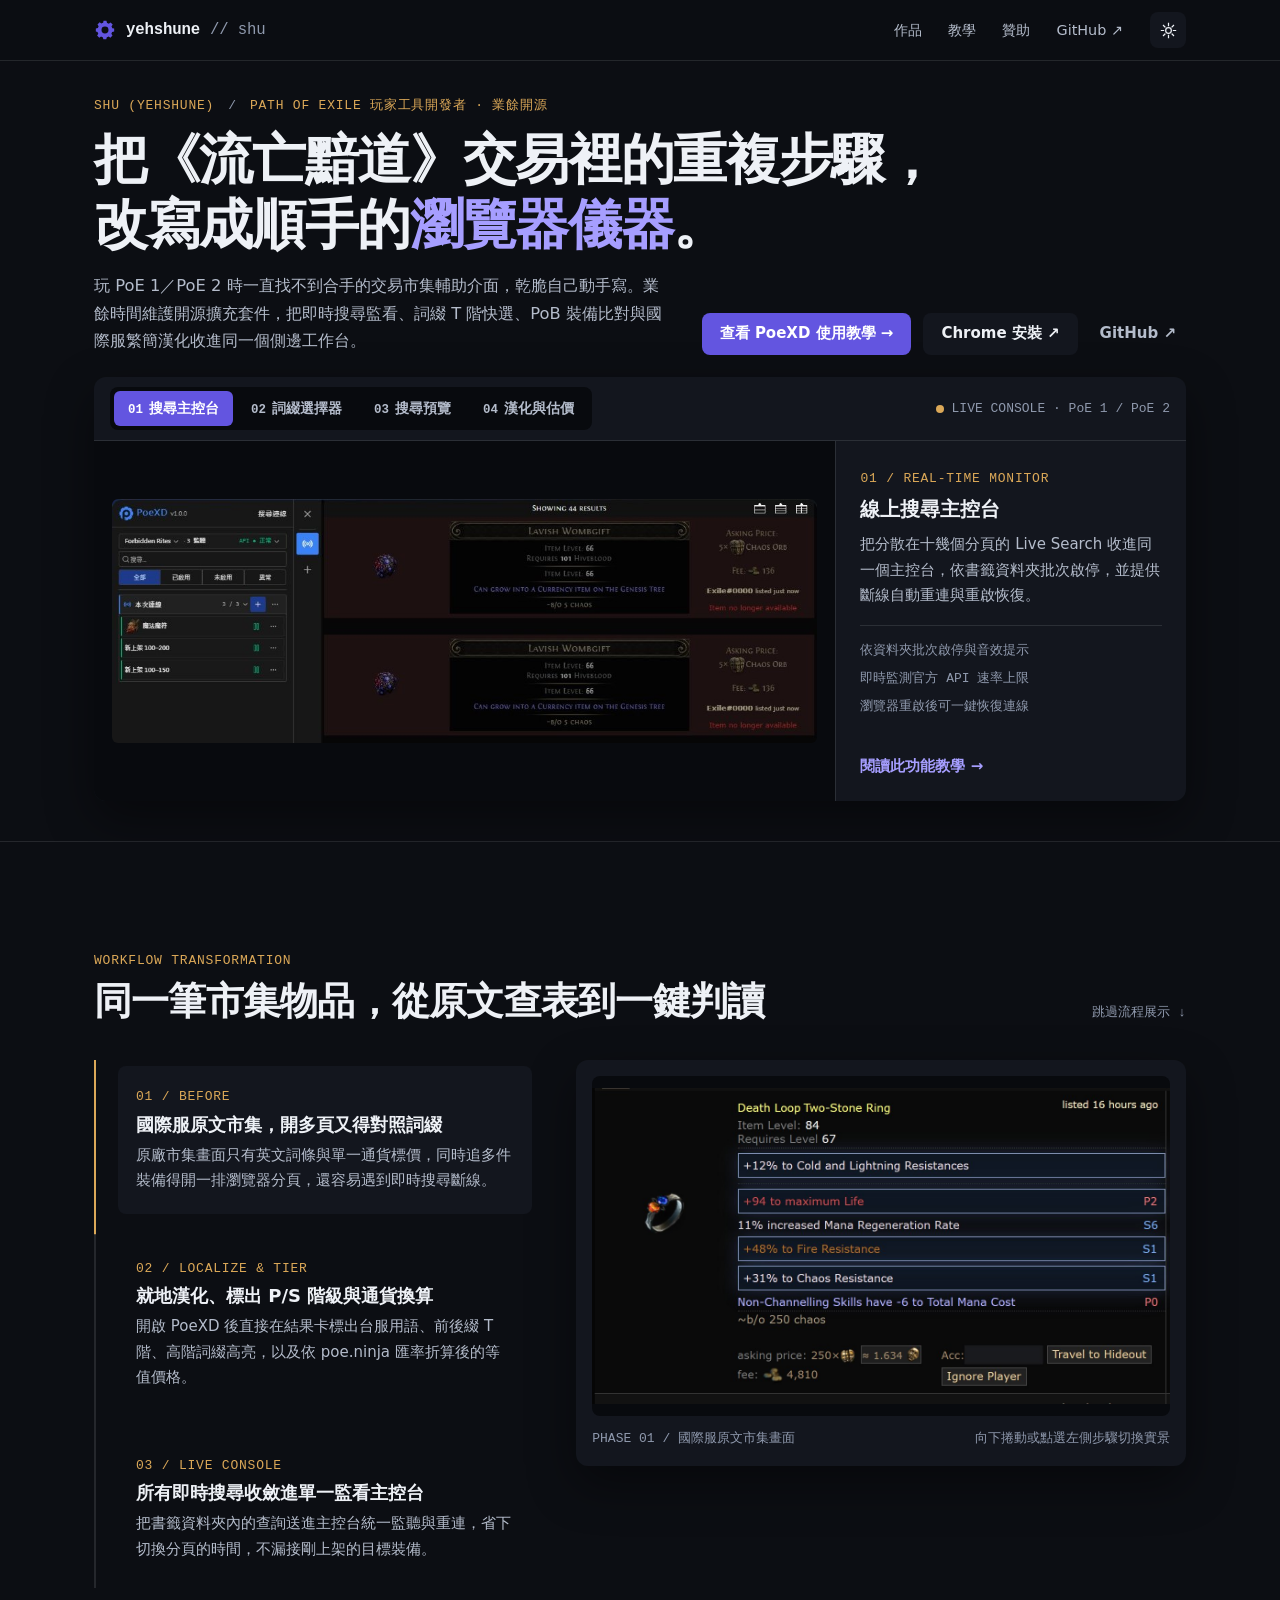
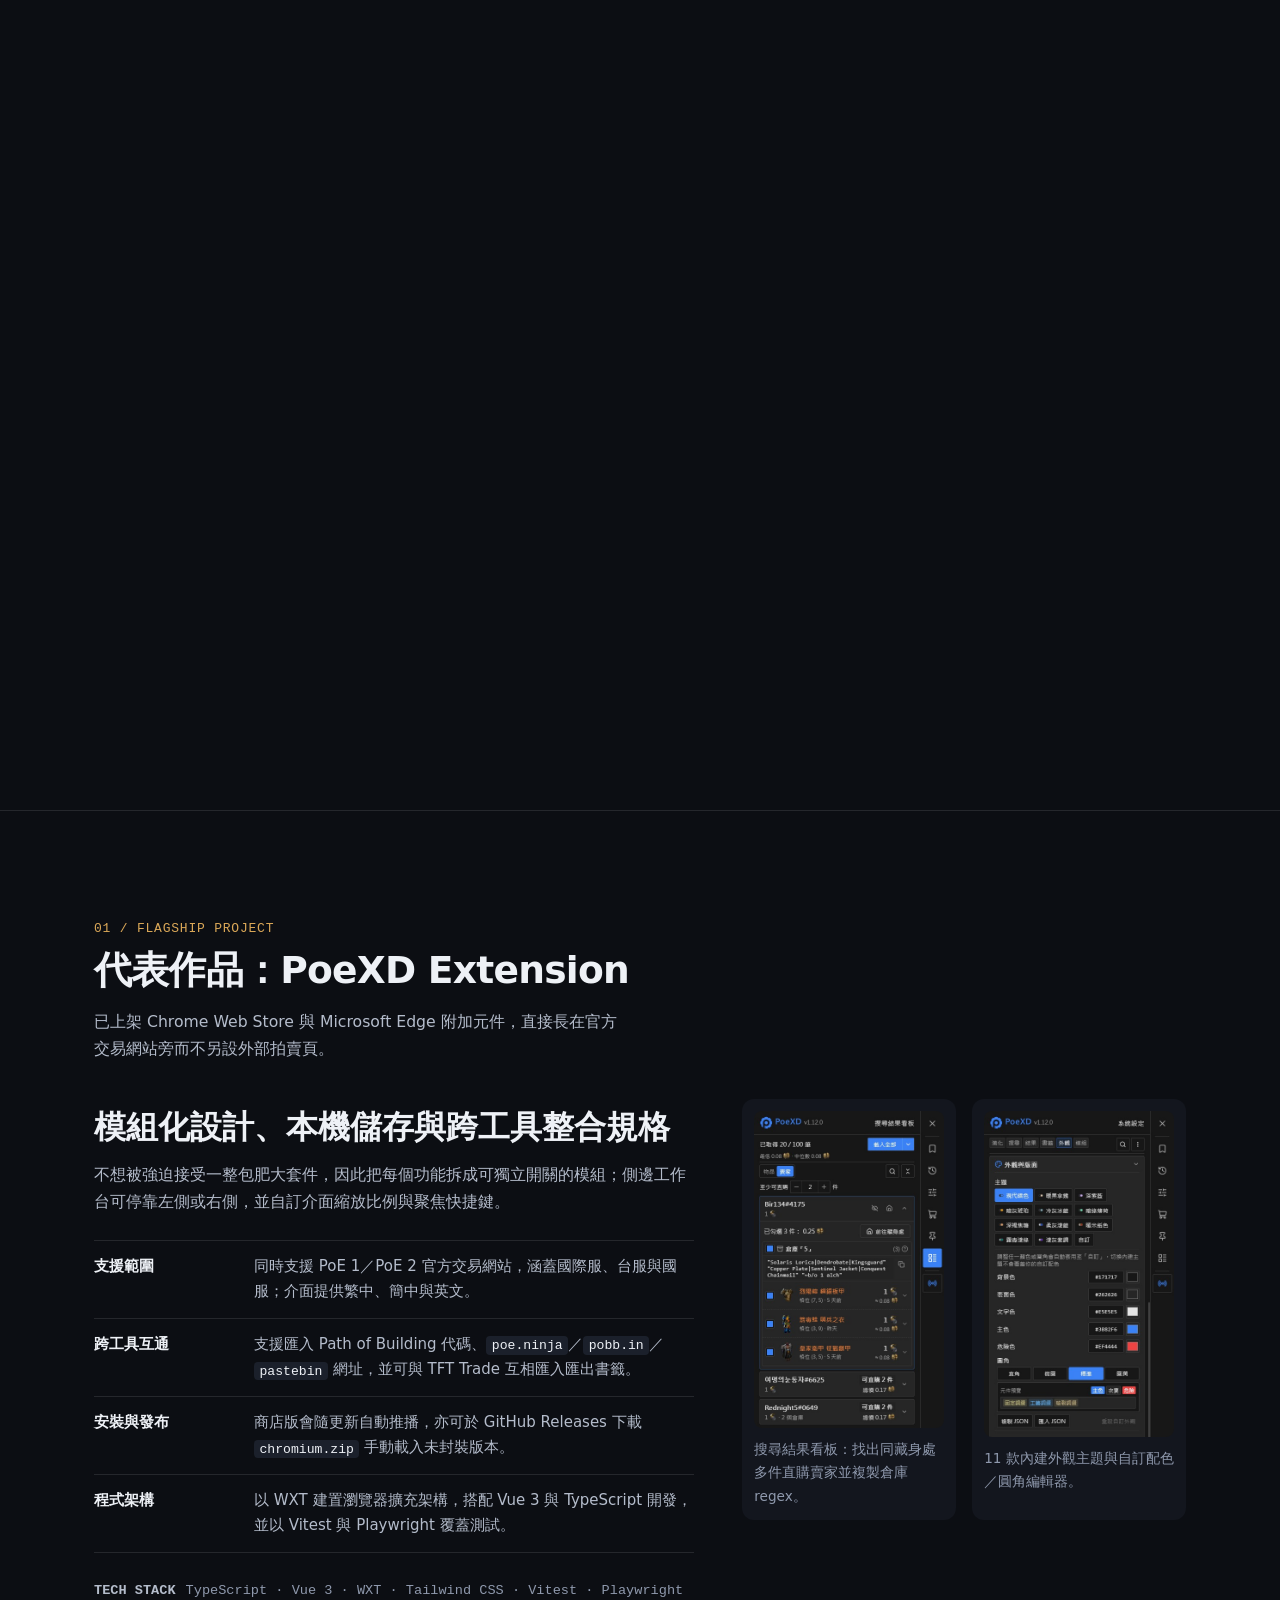
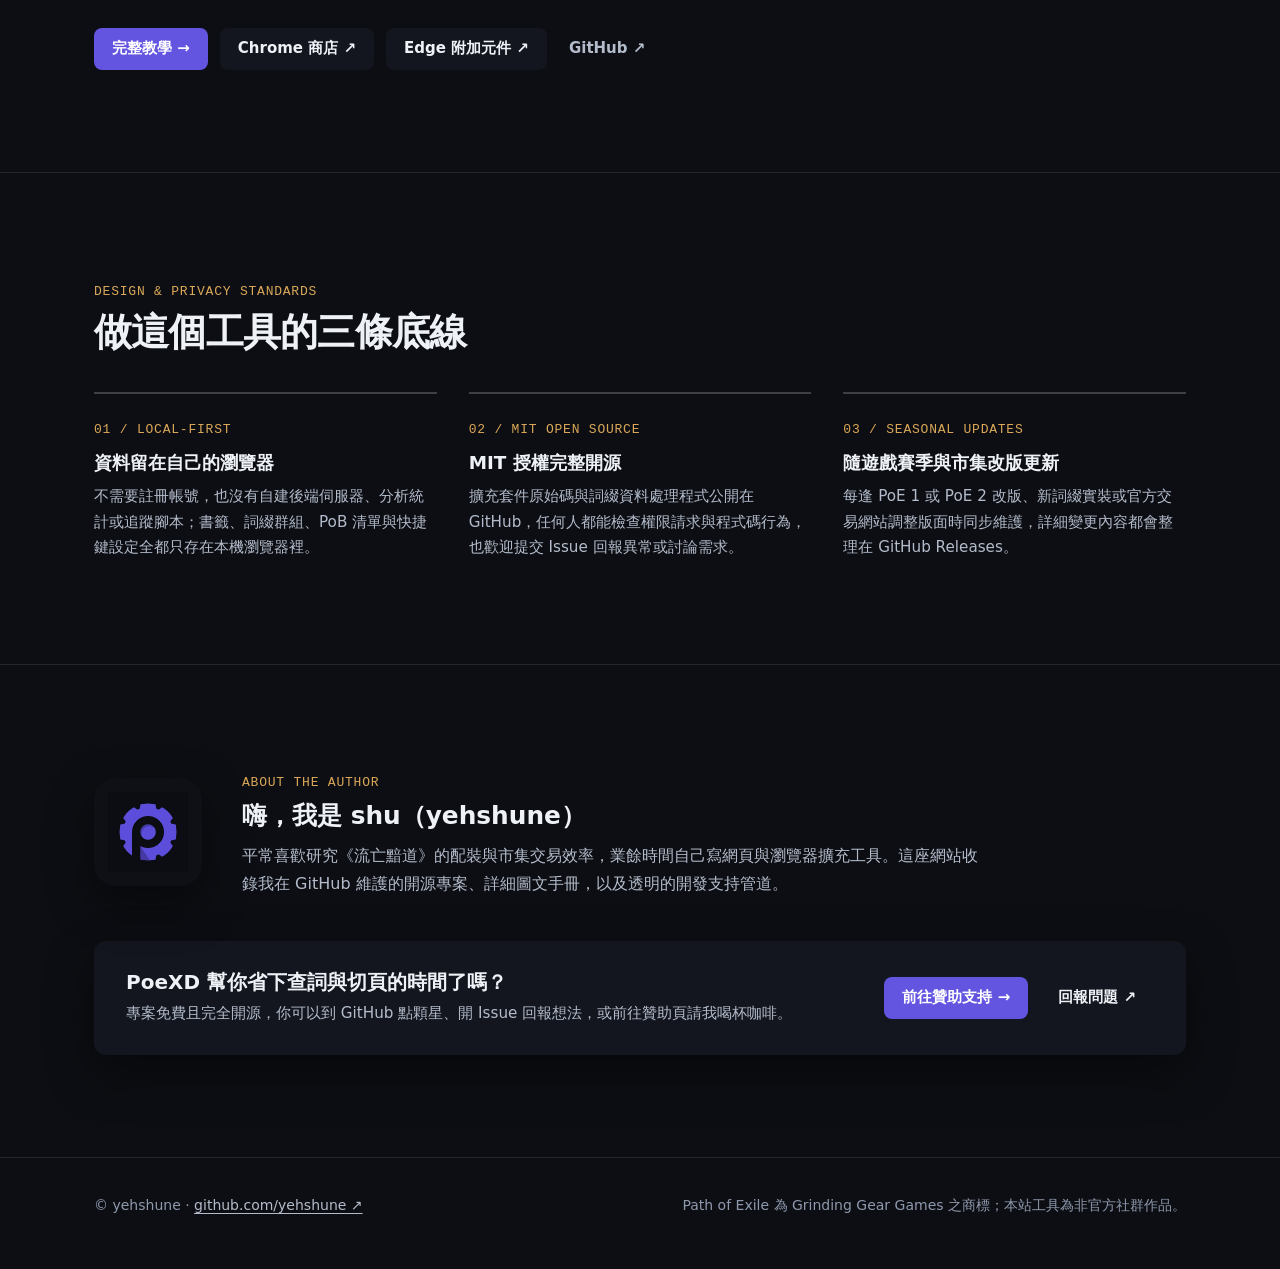
==== commit a1dd8dbc: "docs(poexd): add v1.10-v1.12 screenshots and guide sections" ====
--- a/index.html
+++ b/index.html
@@ -232,12 +232,12 @@
 
         <div class="companion-grid">
           <figure class="companion-fig">
-            <img src="assets/poexd/popup.jpg" width="300" height="598" alt="PoeXD 擴充套件彈出控制面板，列出十項可獨立開關的功能模組">
-            <figcaption>十項功能模組可依個人習慣獨立開關。</figcaption>
+            <img src="assets/poexd/result-board-sellers.jpg" width="442" height="740" alt="PoeXD 搜尋結果看板賣家檢視：依倉庫分組並產生倉庫搜尋 regex">
+            <figcaption>搜尋結果看板：找出同藏身處多件直購賣家並複製倉庫 regex。</figcaption>
           </figure>
           <figure class="companion-fig">
-            <img src="assets/poexd/pob.jpg" width="338" height="640" alt="PoeXD PoB 購物清單側欄：依武器、護甲、飾品欄位列出配裝清單">
-            <figcaption>匯入 PoB build 後依欄位逐件追蹤裝備。</figcaption>
+            <img src="assets/poexd/theme-custom.jpg" width="442" height="760" alt="PoeXD 外觀主題與自訂編輯器：11 款主題、自訂色碼與圓角預覽">
+            <figcaption>11 款內建外觀主題與自訂配色／圓角編輯器。</figcaption>
           </figure>
         </div>
       </div>
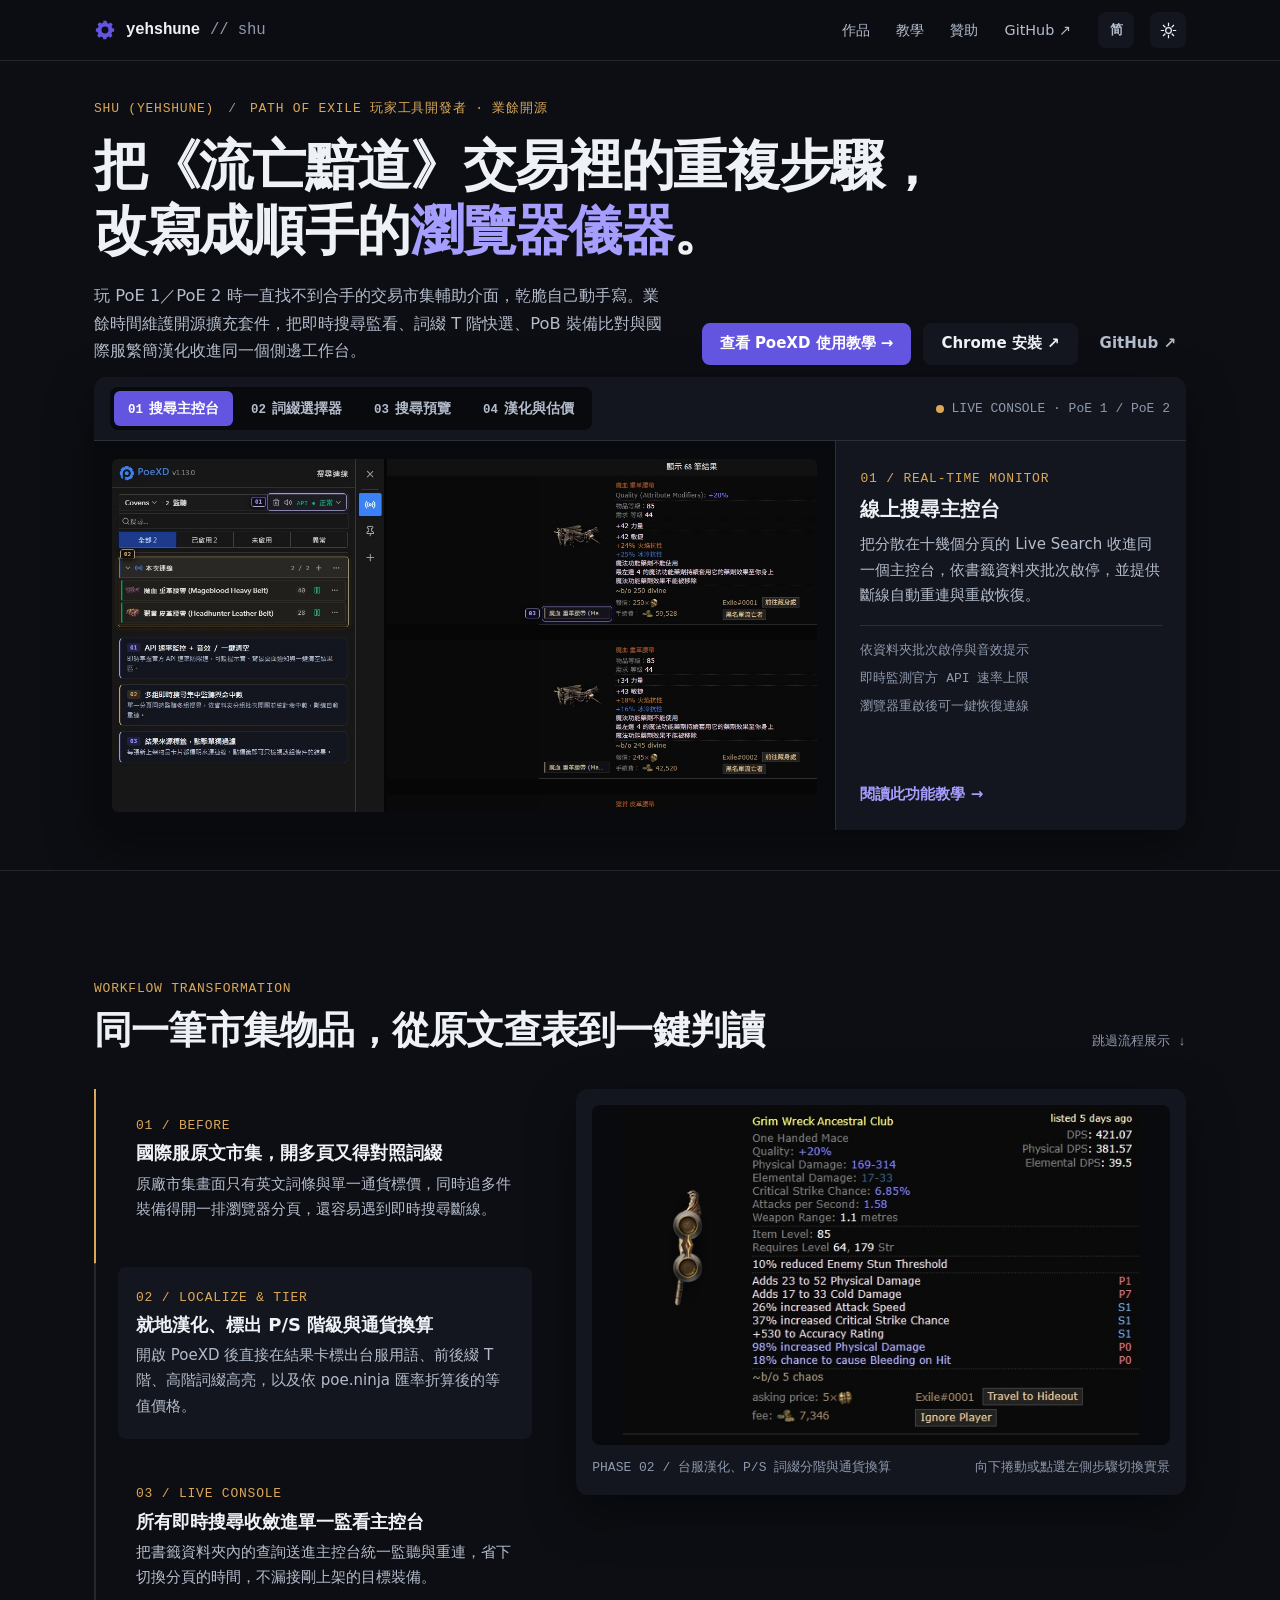
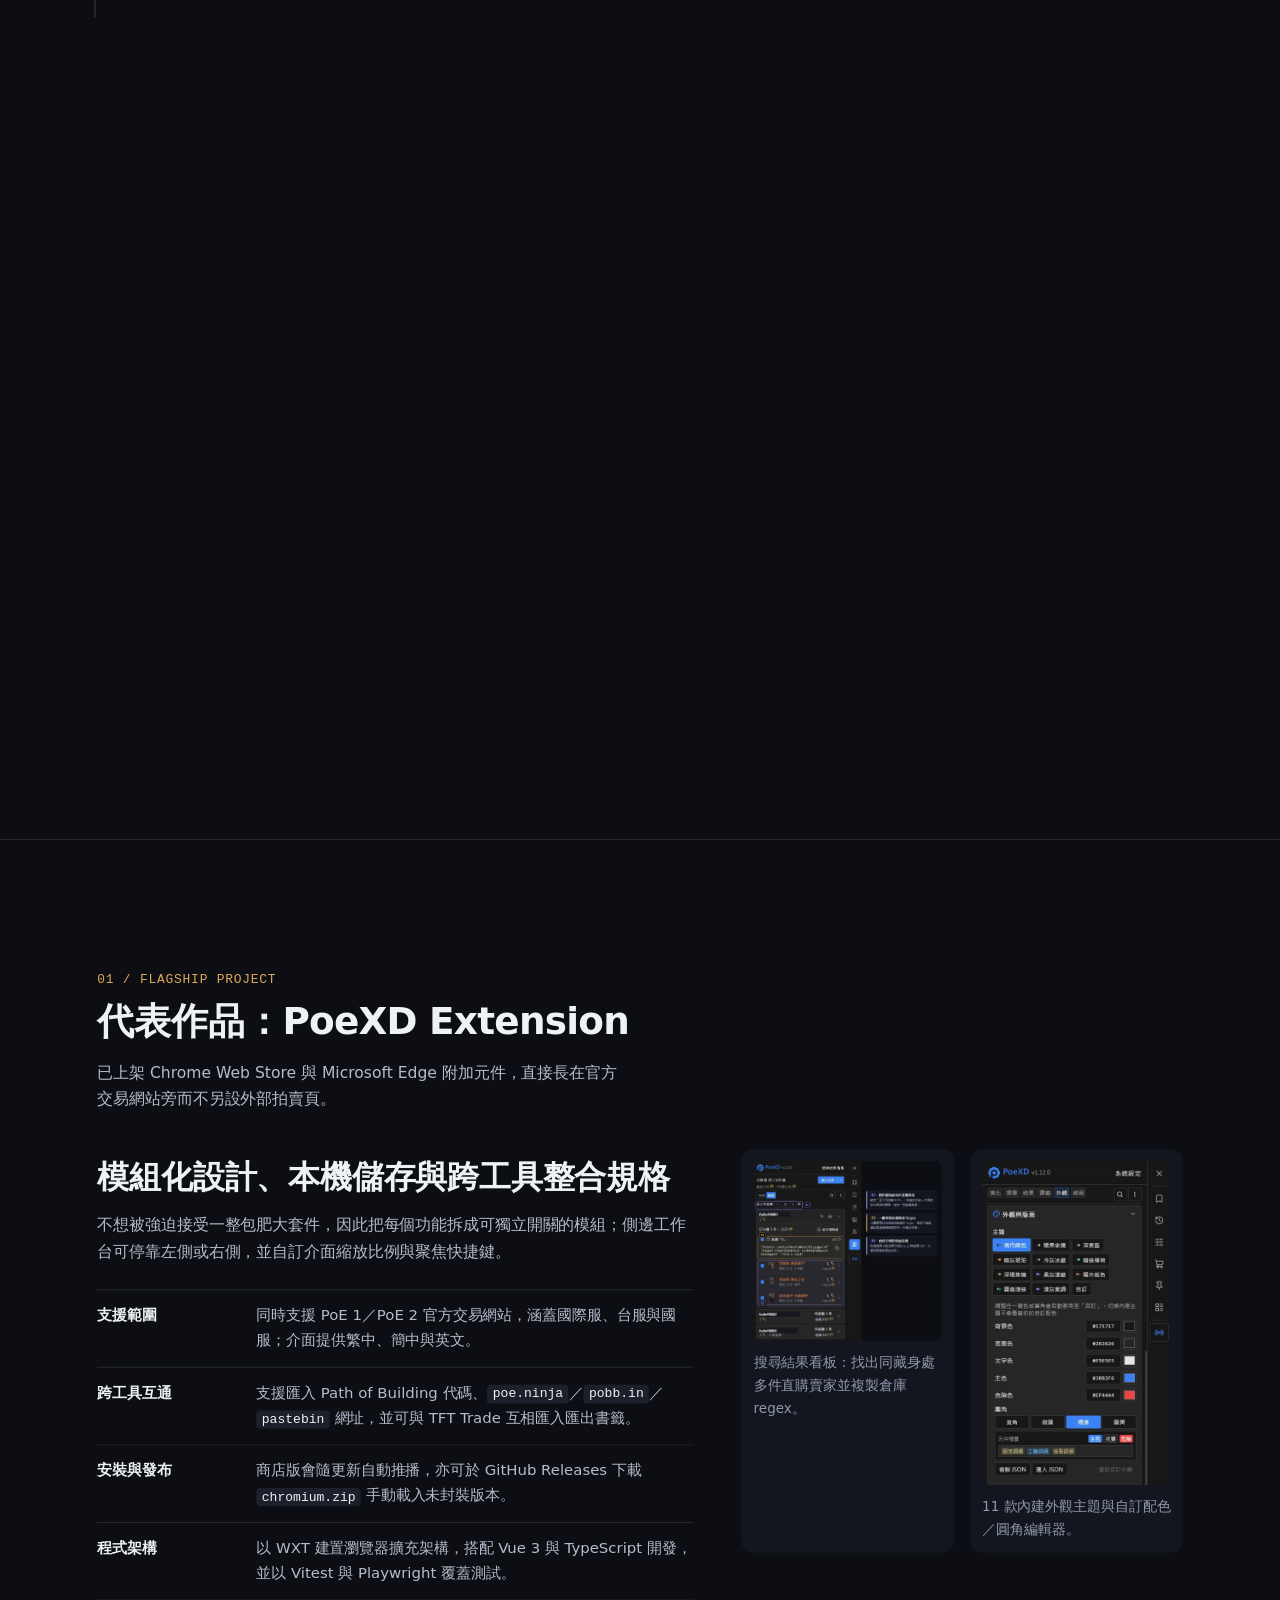
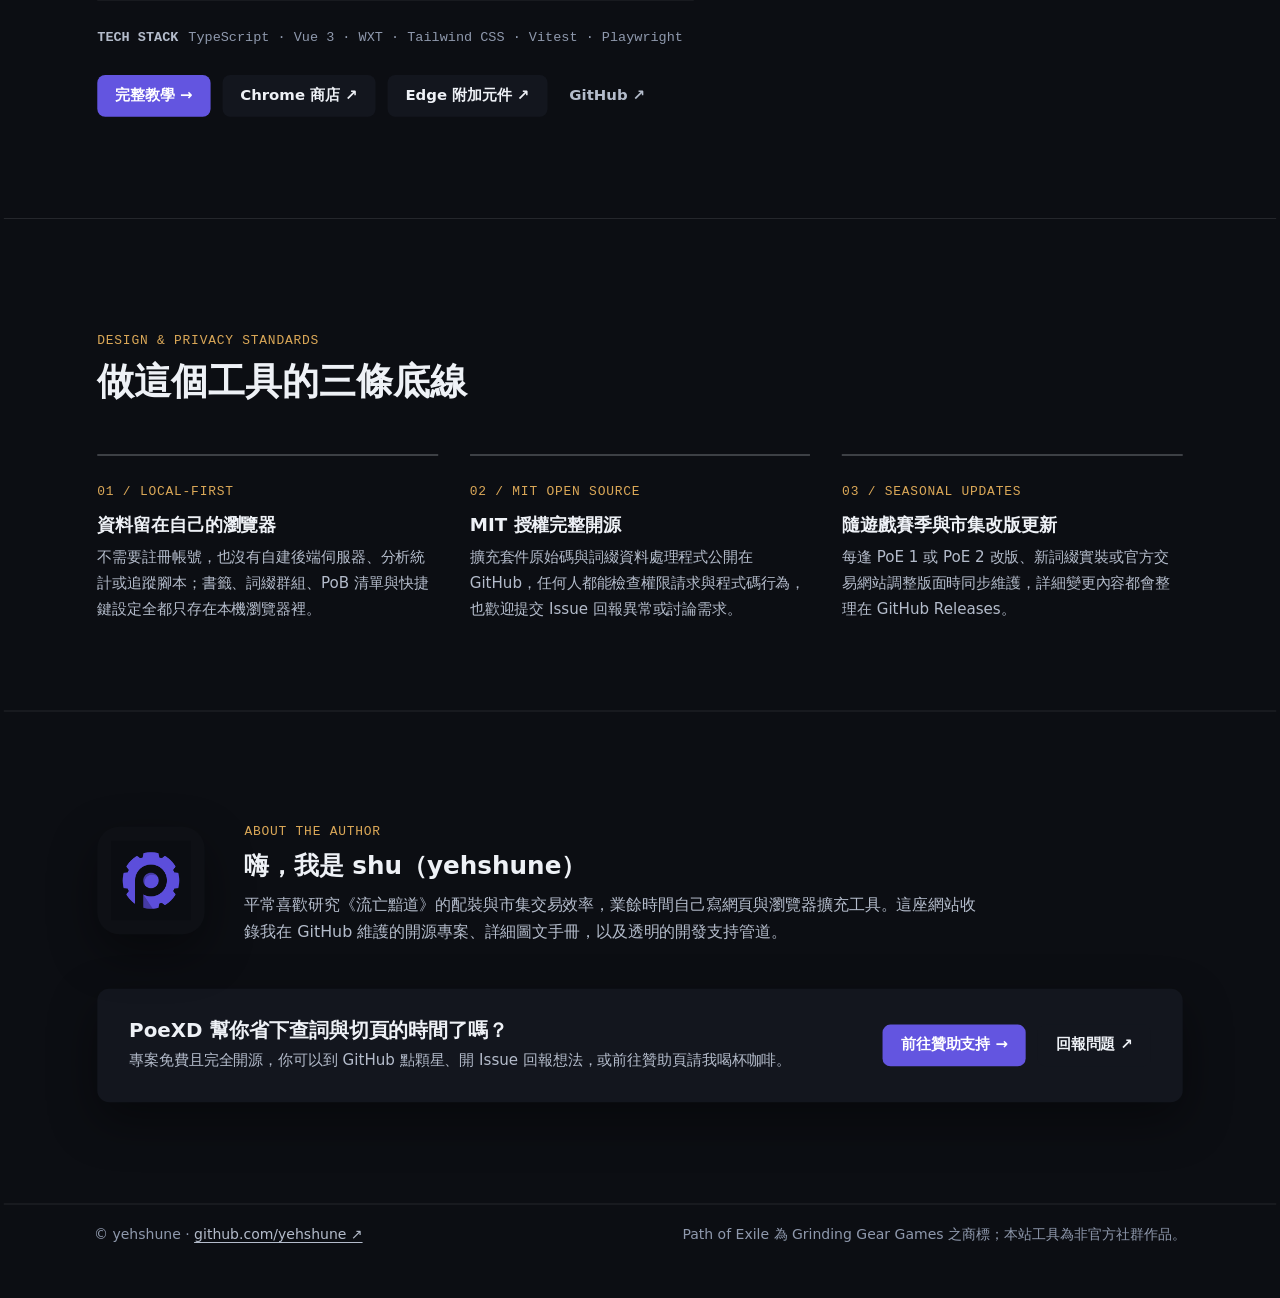
==== commit cda0c901: "feat(seo,i18n): add SEO metadata, localized zh-CN pages, and Cloudflare Web Analytics" ====
--- a/index.html
+++ b/index.html
@@ -5,12 +5,58 @@
 <meta name="viewport" content="width=device-width, initial-scale=1">
 <title>yehshune — shu 的個人頁面與 PoeXD 玩家工具</title>
 <meta name="description" content="shu（yehshune）的個人主頁與開源專案：專為《流亡黯道》PoE 1／PoE 2 打造的 PoeXD Extension 官方交易市集輔助工具與完整教學。">
+<link rel="canonical" href="https://yehshune.github.io/">
+<link rel="alternate" hreflang="zh-Hant-TW" href="https://yehshune.github.io/">
+<link rel="alternate" hreflang="zh-Hans-CN" href="https://yehshune.github.io/zh-cn/">
+<link rel="alternate" hreflang="x-default" href="https://yehshune.github.io/">
+<meta property="og:type" content="website">
+<meta property="og:site_name" content="yehshune">
+<meta property="og:url" content="https://yehshune.github.io/">
+<meta property="og:locale" content="zh_TW">
+<meta property="og:locale:alternate" content="zh_CN">
 <meta property="og:title" content="yehshune — shu 的個人頁面與 PoeXD 玩家工具">
 <meta property="og:description" content="把《流亡黯道》交易裡的重複步驟，改寫成順手的瀏覽器儀器。">
 <meta property="og:image" content="https://yehshune.github.io/assets/poexd/promo-marquee-1400x560.png">
+<meta name="twitter:card" content="summary_large_image">
+<meta name="twitter:title" content="yehshune — shu 的個人頁面與 PoeXD 玩家工具">
+<meta name="twitter:description" content="把《流亡黯道》交易裡的重複步驟，改寫成順手的瀏覽器儀器。">
+<meta name="twitter:image" content="https://yehshune.github.io/assets/poexd/promo-marquee-1400x560.png">
 <link rel="icon" href="assets/poexd/logo-300x300.png">
 <link rel="stylesheet" href="assets/site.css">
 <script src="assets/theme.js"></script>
+<script type="application/ld+json">
+{
+  "@context": "https://schema.org",
+  "@graph": [
+    {
+      "@type": "WebSite",
+      "name": "yehshune",
+      "url": "https://yehshune.github.io/",
+      "inLanguage": ["zh-Hant-TW", "zh-Hans-CN"]
+    },
+    {
+      "@type": "SoftwareApplication",
+      "name": "PoeXD Extension",
+      "applicationCategory": "BrowserApplication",
+      "operatingSystem": "Chrome, Edge, Brave",
+      "inLanguage": ["zh-Hant-TW", "zh-Hans-CN", "en"],
+      "url": "https://yehshune.github.io/poexd/",
+      "image": "https://yehshune.github.io/assets/poexd/promo-marquee-1400x560.png",
+      "description": "專為《流亡黯道》（Path of Exile / PoE 1 & PoE 2）官方交易市集打造的免費開源輔助擴充套件，提供市集漢化、線上搜尋主控台、詞綴 T 階、PoB 購物清單與書籤管理。",
+      "offers": {
+        "@type": "Offer",
+        "price": "0",
+        "priceCurrency": "USD"
+      },
+      "author": {
+        "@type": "Person",
+        "name": "shu (yehshune)",
+        "url": "https://github.com/yehshune"
+      }
+    }
+  ]
+}
+</script>
 </head>
 <body>
 <nav class="nav" aria-label="主要導覽">
@@ -27,6 +73,7 @@
       <li><a class="link" href="support/">贊助</a></li>
       <li class="hide-xs"><a class="link" href="https://github.com/yehshune" target="_blank" rel="noopener noreferrer">GitHub ↗</a></li>
     </ul>
+    <a class="lang-switch" href="zh-cn/" hreflang="zh-Hans-CN" lang="zh-Hans-CN" title="切换至简体中文" aria-label="切换至简体中文">简</a>
     <button type="button" class="theme-toggle" data-theme-toggle aria-label="切換為淺色模式">
       <svg class="moon" viewBox="0 0 24 24" fill="none" stroke="currentColor" stroke-width="1.75" stroke-linecap="square" stroke-linejoin="miter" aria-hidden="true"><path d="M21 12.8A9 9 0 1 1 11.2 3a7 7 0 0 0 9.8 9.8Z"/></svg>
       <svg class="sun" viewBox="0 0 24 24" fill="none" stroke="currentColor" stroke-width="1.75" stroke-linecap="square" stroke-linejoin="miter" aria-hidden="true"><circle cx="12" cy="12" r="4"/><path d="M12 2v3M12 19v3M4.9 4.9l2.1 2.1M17 17l2.1 2.1M2 12h3M19 12h3M4.9 19.1L7 17M17 7l2.1-2.1"/></svg>
@@ -310,5 +357,6 @@
 <script src="assets/vendor/gsap.min.js" defer></script>
 <script src="assets/vendor/ScrollTrigger.min.js" defer></script>
 <script src="assets/site.js" defer></script>
+<!-- Cloudflare Web Analytics --><script type='module' src='https://static.cloudflareinsights.com/beacon.min.js' data-cf-beacon='{"token": "2f3e4e3161cd447ea6e07ca4725444db"}'></script><!-- End Cloudflare Web Analytics -->
 </body>
 </html>
--- a/assets/site.css
+++ b/assets/site.css
@@ -24,6 +24,9 @@
   --mono: "JetBrains Mono", "Cascadia Code", ui-monospace, SFMono-Regular, Consolas, monospace;
   color-scheme: dark;
 }
+:root:lang(zh-Hans) {
+  --font: system-ui, -apple-system, "Segoe UI", "Noto Sans SC", "PingFang SC", "Microsoft YaHei", sans-serif;
+}
 
 :root[data-theme="light"] {
   --bg: #f3f1ec;
@@ -162,6 +165,27 @@
   background: var(--accent-soft);
   font-weight: 600;
 }
+.lang-switch {
+  display: inline-grid;
+  place-items: center;
+  min-width: 36px;
+  height: 36px;
+  padding: 0 9px;
+  flex: none;
+  border-radius: var(--radius-sm);
+  background: var(--bg-elevated);
+  color: var(--text-2);
+  text-decoration: none;
+  font-size: 0.84rem;
+  font-weight: 600;
+  line-height: 1;
+  transition: color 0.16s ease, background-color 0.16s ease, transform 0.12s ease;
+}
+.lang-switch:hover {
+  color: var(--text);
+  background: var(--bg-hover);
+}
+.lang-switch:active { transform: scale(0.96); }
 .theme-toggle {
   display: grid;
   place-items: center;
@@ -1323,34 +1347,46 @@
   display: flex;
   align-items: center;
   justify-content: center;
-  padding: 20px;
-  background: rgba(8, 10, 14, 0.88);
+  padding: 12px;
+  background: rgba(8, 10, 14, 0.9);
   backdrop-filter: blur(6px);
 }
 .lightbox[hidden] { display: none; }
 .lightbox-box {
   position: relative;
-  max-width: min(1080px, 94vw);
-  max-height: 90vh;
+  max-width: 96vw;
+  max-height: 96vh;
   background: var(--bg-elevated);
   border-radius: var(--radius);
-  padding: 16px;
+  padding: 14px;
   box-shadow: var(--shadow);
   display: flex;
   flex-direction: column;
-  gap: 12px;
+  gap: 10px;
 }
 .lightbox-box.is-qr { max-width: 380px; }
 .lightbox-box.is-qr .lightbox-media { background: #ffffff; padding: 16px; border-radius: var(--radius-sm); }
+.lightbox-box.is-qr .lightbox-zoom { display: none; }
 .lightbox-media {
   overflow: auto;
   border-radius: var(--radius-sm);
   background: var(--bg-recessed);
 }
 .lightbox-media img {
-  max-height: 74vh;
+  max-height: 86vh;
+  max-width: 100%;
   width: auto;
+  height: auto;
   margin: 0 auto;
+  cursor: zoom-in;
+}
+.lightbox-box.is-qr .lightbox-media img { cursor: default; }
+.lightbox-media.is-zoomed img {
+  max-width: none;
+  max-height: none;
+  width: auto;
+  height: auto;
+  cursor: zoom-out;
 }
 .lightbox-bar {
   display: flex;
@@ -1358,11 +1394,18 @@
   justify-content: space-between;
   gap: 16px;
 }
+.lightbox-actions {
+  display: flex;
+  align-items: center;
+  gap: 8px;
+  flex-shrink: 0;
+}
 .lightbox-cap {
   margin: 0;
   font-size: 0.9375rem;
   color: var(--text-2);
 }
+.lightbox-zoom,
 .lightbox-close {
   border: 0;
   border-radius: var(--radius-sm);
@@ -1373,7 +1416,9 @@
   cursor: pointer;
   white-space: nowrap;
 }
+.lightbox-zoom:hover,
 .lightbox-close:hover { background: var(--accent); color: var(--accent-fg); }
+.lightbox-zoom[aria-pressed="true"] { background: var(--accent); color: var(--accent-fg); }
 
 /* 響應式調整 */
 @media (max-width: 960px) {
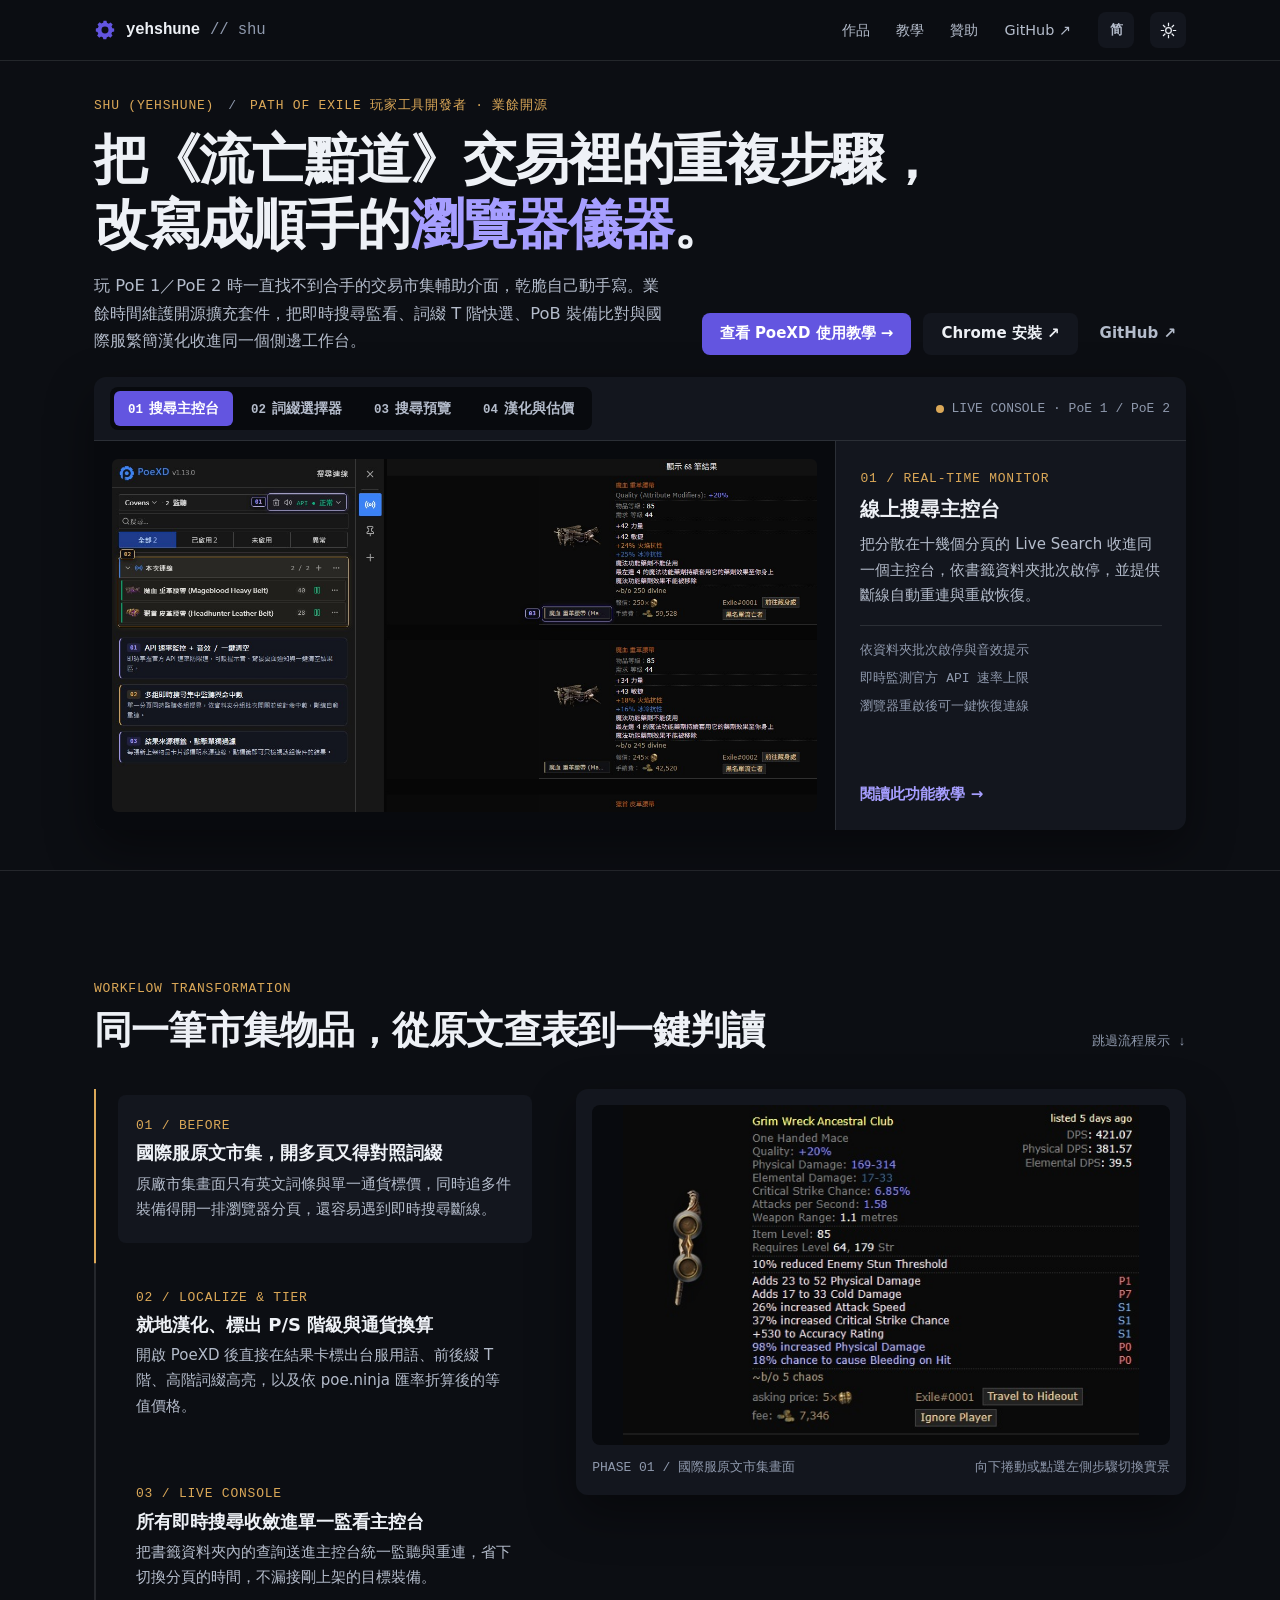
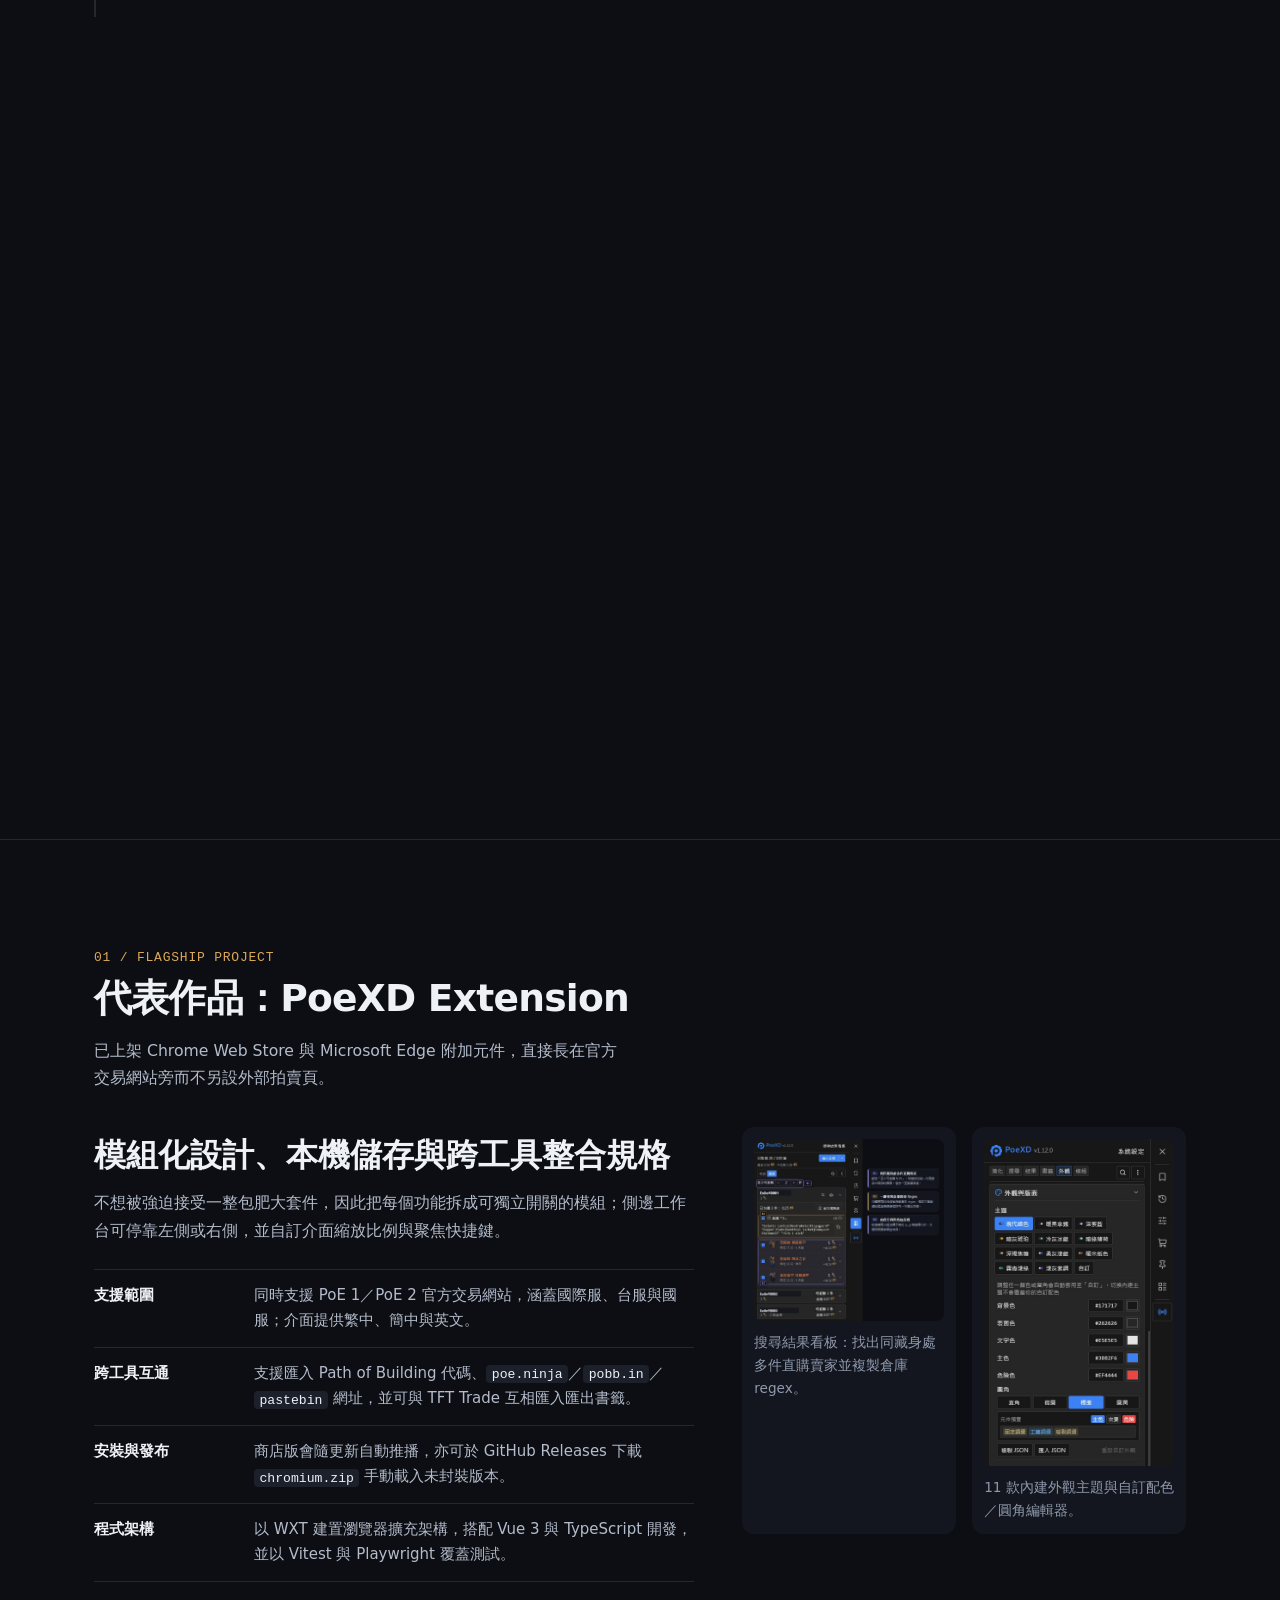
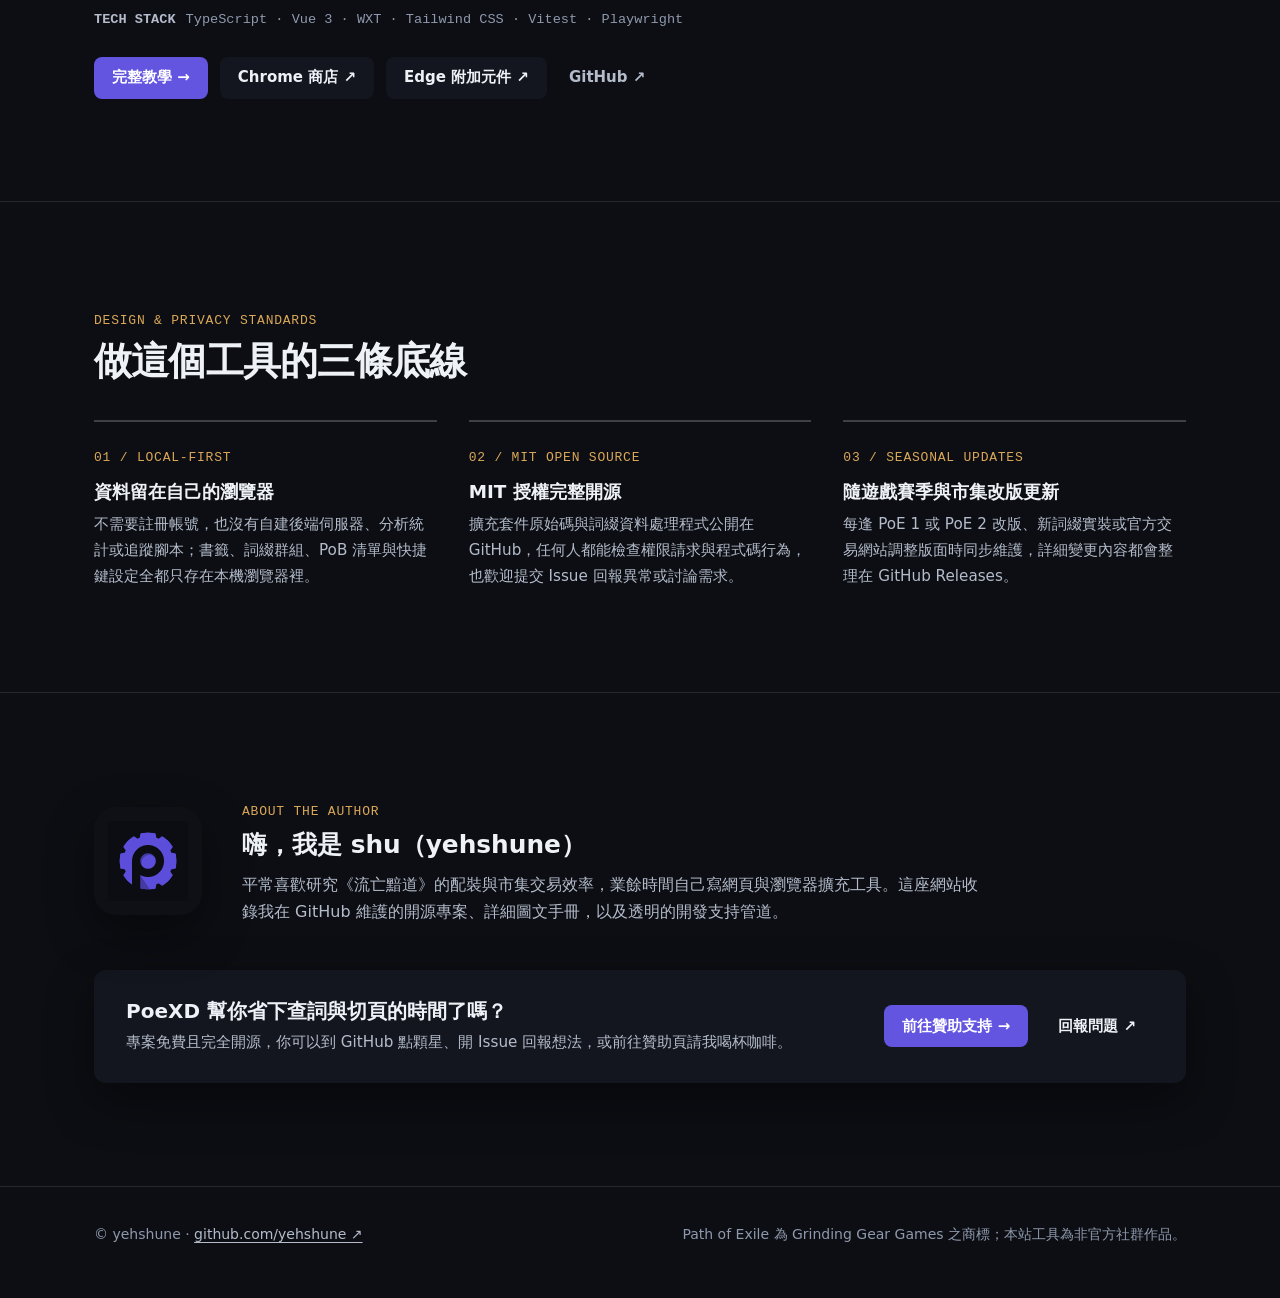
==== commit 3e9ccdfd: "fix(workflow): fix transform-layer-after positioning and console layer bleed-through" ====
--- a/index.html
+++ b/index.html
@@ -229,12 +229,12 @@
 
         <div class="narrative-stage">
           <div class="transform-frame">
-            <img src="assets/poexd/translate-en.jpg" width="630" height="345" alt="漢化前：國際服英文裝備搜尋結果卡片">
+            <img src="assets/poexd/translate-en.jpg" width="587" height="386" alt="漢化前：國際服英文裝備搜尋結果卡片">
             <div class="transform-layer-after">
-              <img src="assets/poexd/translate-zh.jpg" width="630" height="360" alt="漢化後：台服用語中文詞綴、P2/S1 階級與通貨匯率換算">
+              <img src="assets/poexd/translate-zh.jpg" width="587" height="386" alt="漢化後：台服用語中文詞綴、P2/S1 階級與通貨匯率換算">
             </div>
             <span class="transform-divider" aria-hidden="true"></span>
-            <img class="transform-layer-console" src="assets/poexd/live-search.jpg" width="1040" height="360" alt="線上搜尋主控台：左側連線列表與右側即時進件結果">
+            <img class="transform-layer-console" src="assets/poexd/live-search.jpg" width="1360" height="680" alt="線上搜尋主控台：左側連線列表與右側即時進件結果">
           </div>
           <div class="narrative-caption">
             <span data-narrative-phase>PHASE 01 / 國際服原文市集畫面</span>
--- a/assets/site.css
+++ b/assets/site.css
@@ -564,9 +564,15 @@
   object-fit: contain;
 }
 .transform-layer-after {
+  position: absolute;
+  inset: 0;
+  z-index: 2;
+  background: var(--bg-recessed);
   clip-path: inset(0 0 0 100%);
 }
 .transform-layer-console {
+  z-index: 4;
+  background: var(--bg-recessed);
   opacity: 0;
   transform: scale(1.04);
 }
@@ -575,6 +581,7 @@
   top: 0;
   bottom: 0;
   left: 100%;
+  z-index: 3;
   width: 2px;
   background: var(--gold);
   pointer-events: none;
